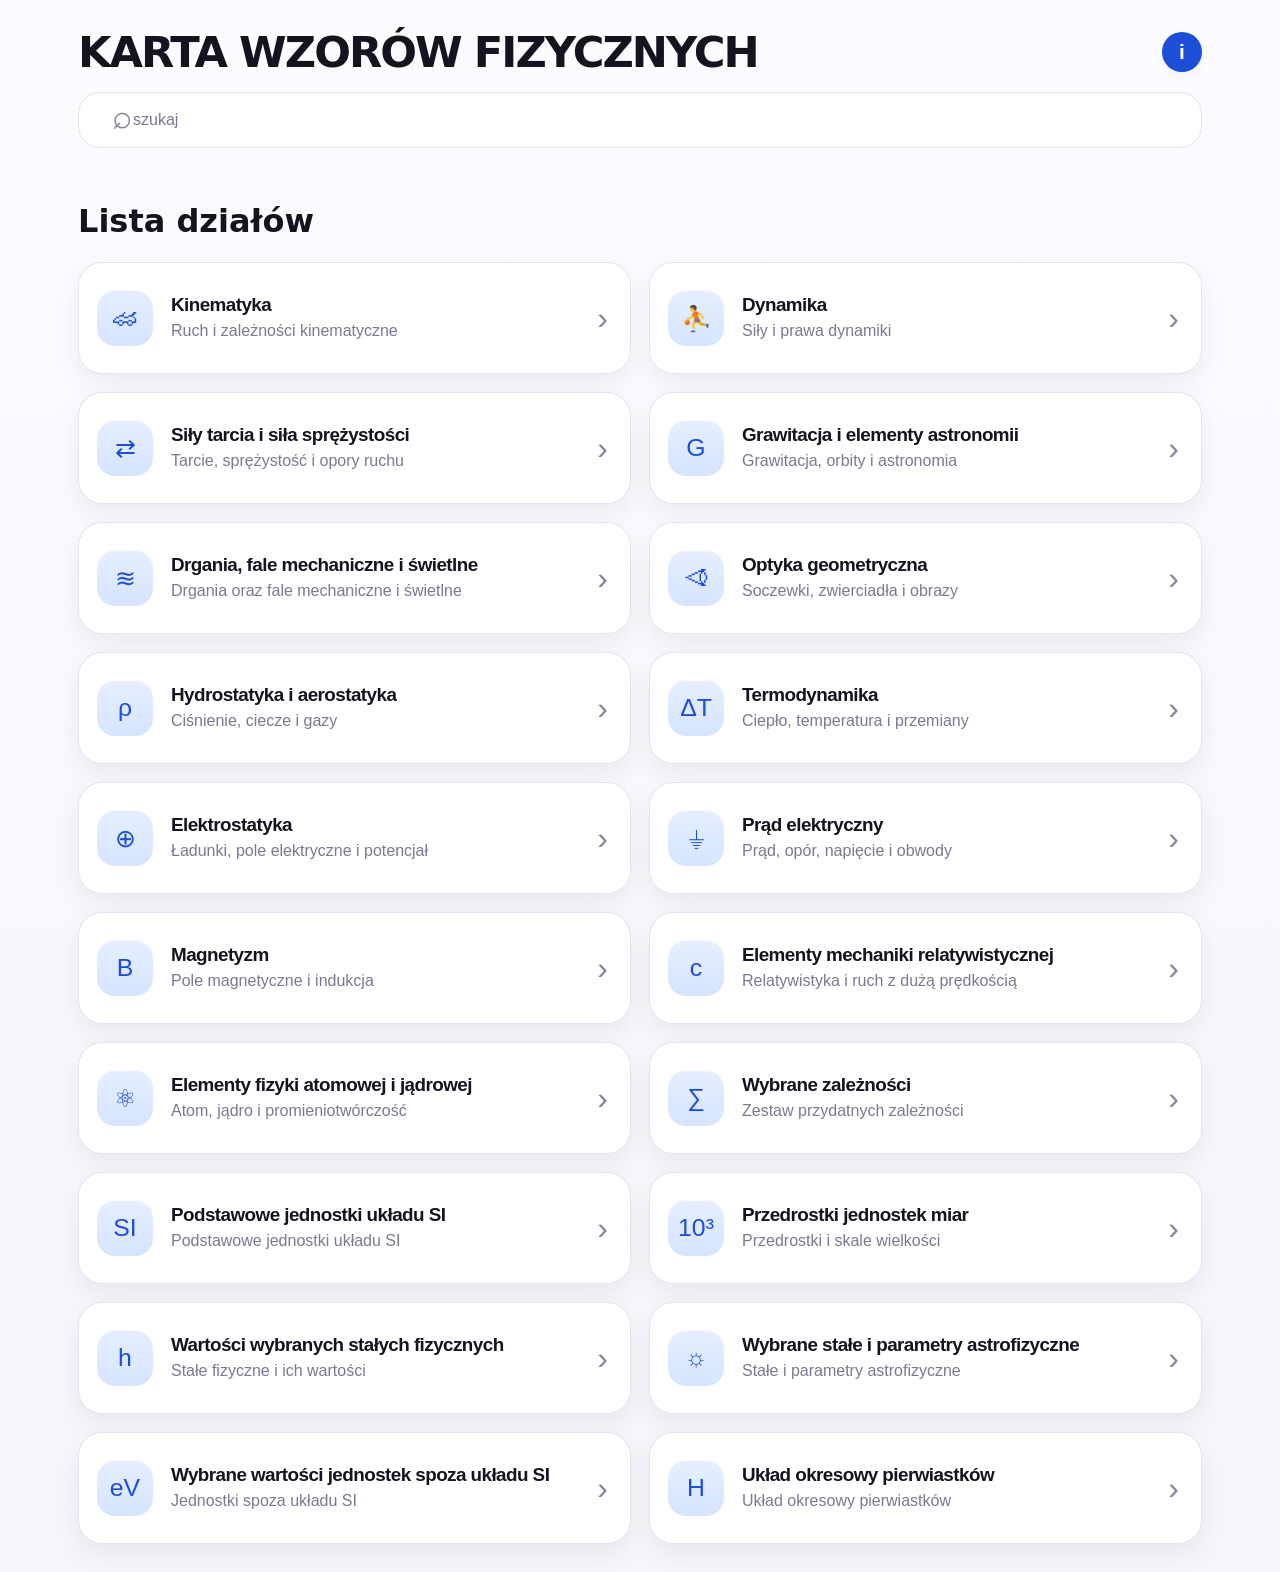
==== index.html @ d27263c4 "Add files via upload" ====
<!doctype html>
<html lang="pl">
<head>
<meta charset="utf-8">
<meta name="viewport" content="width=device-width, initial-scale=1, viewport-fit=cover">
<meta name="theme-color" content="#ffffff">
<title>KARTA WZORÓW i wielkości fizykochemicznych</title>
<link rel="manifest" href="manifest.webmanifest">
<link rel="icon" href="icons/icon-192.png">
<link rel="stylesheet" href="style.css">
</head>
<body>
<div id="splash" class="splash" aria-hidden="true">
  <div>
    <div class="splash-frame">
      <img src="splash.jpg" alt="Ekran startowy aplikacji">
    </div>
    <div class="splash-note">Ładowanie aplikacji…</div>
  </div>
</div>

<div class="app">
  <main id="startScreen" class="start-screen">
    <div class="wrap">
      <header class="start-header">
        <div class="title-row start-top-row">
          <h1 class="title">KARTA WZORÓW FIZYCZNYCH</h1>
          <button id="infoBtn" class="info-btn" type="button" aria-label="Informacje">i</button>
        </div>

        <div class="search-wrap unified">
          <div class="search-input-wrap unified">
            <input id="sectionSearch" class="search-input" type="search" inputmode="search" autocomplete="off" spellcheck="false" placeholder="szukaj">
            <button id="clearSearch" class="clear-search hidden" type="button" aria-label="Wyczyść wyszukiwanie">✕</button>
          </div>
          <div id="searchMeta" class="search-meta" aria-live="polite"></div>
        </div>
      </header>
        <h1>Lista działów</h1>
      <nav id="sectionList" class="section-list" aria-label="Lista działów"></nav>
    </div>
  </main>

  <section id="readerScreen" class="reader-screen hidden" aria-label="Czytnik działów">
    <div class="reader-top">
      <div class="reader-top-inner">
        <div class="reader-top-row">
          <button id="backBtn" class="back-btn compact" type="button" aria-label="Powrót do listy działów">
            <span class="back-arrow" aria-hidden="true">⬅</span>
            <span>Lista działów</span>
<button id="infoBtn" class="info-btn" type="button" aria-label="Informacje">i</button>
          </button>
        </div>

        <div class="reader-search-wrap">
          <div class="search-input-wrap unified">
            <input id="readerSearch" class="search-input" type="search" inputmode="search" autocomplete="off" spellcheck="false" placeholder="szukaj">
            <button id="clearReaderSearch" class="clear-search hidden" type="button" aria-label="Wyczyść wyszukiwanie w działach">✕</button>
          </div>
          <div id="readerSearchMeta" class="search-meta" aria-live="polite"></div>
        </div>
      </div>
    </div>

    <div id="readerContent" class="reader-content"></div>
  </section>
</div>

<div id="infoModal" class="modal hidden" role="dialog" aria-modal="true" aria-labelledby="license-note-title">
  <div class="modal-content">
    <button id="closeModal" class="modal-close" type="button" aria-label="Zamknij okno">✕</button>

    <section class="license-note" aria-labelledby="license-note-title">
      <h2 id="license-note-title">Informacja o opracowaniu</h2>

      <p>
        To opracowanie edukacyjne „KARTA WZORÓW i wielkości fizykochemicznych” zostało przygotowane przez
        <a href="mailto:anna@jedlinscy.com"><strong>Annę Wójcik-Jedlińską</strong></a>.
      </p>

      <p>
        Materiał jest inspirowany zakresem kart wzorów do egzaminu maturalnego publikowanych przez
        <a
          href="https://bip.cke.gov.pl/artykul/211/1658/egzamin-maturalny-w-formule-2022"
          target="_blank"
          rel="noopener noreferrer"
        >
          Centralną Komisję Egzaminacyjną (CKE)
        </a>.
      </p>

      <p>
        Układ, forma prezentacji oraz sposób dostosowania treści do urządzeń mobilnych zostały
        opracowane samodzielnie. Materiał ma charakter pomocniczy i edukacyjny.
      </p>

      <p>
        Niniejszy materiał <strong>nie stanowi oficjalnego dokumentu CKE</strong> i
        <strong>nie zastępuje</strong> oryginalnych kart wzorów publikowanych przez CKE.
      </p>

      <p>
        O ile nie wskazano inaczej, autorskie elementy tego opracowania są udostępniane na licencji
        <a
          href="https://creativecommons.org/licenses/by/4.0/deed.pl"
          target="_blank"
          rel="license noopener noreferrer"
        >
          Creative Commons Uznanie autorstwa 4.0 Międzynarodowe (CC BY 4.0)
        </a>.
      </p>

      <p>
        Licencja ta dotyczy wyłącznie elementów przygotowanych przez autora opracowania i
        <strong>nie obejmuje</strong> materiałów źródłowych CKE ani innych treści, do których prawa
        przysługują odrębnym podmiotom.
      </p>
    </section>
  </div>
</div>

<script>
const sectionMeta = {
  kinematyka: {
    title: 'Kinematyka',
    icon: '🏎',
    subtitle: 'Ruch i zależności kinematyczne',
    images: ['images/kinematyka.png'],
    keywords: ['kinematyka', 'ruch', 'prędkość', 'predkosc', 'przyspieszenie', 'tor ruchu']
  },
  dynamika: {
    title: 'Dynamika',
    icon: '⛹',
    subtitle: 'Siły i prawa dynamiki',
    images: ['images/dynamika.png'],
    keywords: ['dynamika', 'zasady dynamiki', 'newton', 'siła', 'sila', 'masa']
  },
  sily_tarcia_i_sila_sprezystosci: {
    title: 'Siły tarcia i siła sprężystości',
    icon: '⇄',
    subtitle: 'Tarcie, sprężystość i opory ruchu',
    images: ['images/sily_tarcia_i_sila_sprezystosci.png'],
    keywords: ['tarcie', 'siła tarcia', 'sila tarcia', 'sprężystość', 'sprezystosc', 'hooke']
  },
  grawitacja_i_elementy_astronomii: {
    title: 'Grawitacja i elementy astronomii',
    icon: 'G',
    subtitle: 'Grawitacja, orbity i astronomia',
    images: ['images/grawitacja_i_elementy_astronomii.png'],
    keywords: ['grawitacja', 'astronomia', 'planety', 'orbita', 'ciążenie', 'ciazenie']
  },
  drgania_fale_mechaniczne_i_swietlne: {
    title: 'Drgania, fale mechaniczne i świetlne',
    icon: '≋',
    subtitle: 'Drgania oraz fale mechaniczne i świetlne',
    images: ['images/drgania_fale_mechaniczne_i_swietlne.png'],
    keywords: ['drgania', 'fala', 'fale', 'mechaniczne', 'świetlne', 'swiatlo', 'światło']
  },
  optyka_geometryczna: {
    title: 'Optyka geometryczna',
    icon: '⏿',
    subtitle: 'Soczewki, zwierciadła i obrazy',
    images: ['images/optyka_geometryczna.png'],
    keywords: ['optyka', 'soczewka', 'lustro', 'ogniskowa', 'powiększenie', 'powiekszenie']
  },
  hydrostatyka_aerostatyka: {
    title: 'Hydrostatyka i aerostatyka',
    icon: 'ρ',
    subtitle: 'Ciśnienie, ciecze i gazy',
    images: ['images/hydrostatyka_aerostatyka.png'],
    keywords: ['hydrostatyka', 'aerostatyka', 'ciecz', 'ciśnienie', 'cisnienie', 'prawo pascala', 'archimedes']
  },
  termodynamika: {
    title: 'Termodynamika',
    icon: 'ΔT',
    subtitle: 'Ciepło, temperatura i przemiany',
    images: ['images/termodynamika.png'],
    keywords: ['termodynamika', 'ciepło', 'cieplo', 'temperatura', 'gaz', 'energia wewnętrzna']
  },
  elektrostatyka: {
    title: 'Elektrostatyka',
    icon: '⊕',
    subtitle: 'Ładunki, pole elektryczne i potencjał',
    images: ['images/elektrostatyka.png'],
    keywords: ['elektrostatyka', 'ładunek', 'ladunek', 'pole elektryczne', 'kondensator', 'prawo coulomba']
  },
  prad_elektryczny: {
    title: 'Prąd elektryczny',
    icon: '⏚',
    subtitle: 'Prąd, opór, napięcie i obwody',
    images: ['images/prad_elektryczny.png'],
    keywords: ['prąd', 'prad', 'natężenie', 'natezenie', 'opór', 'opor', 'napięcie', 'napiecie', 'ohm']
  },
  magnetyzm: {
    title: 'Magnetyzm',
    icon: 'B',
    subtitle: 'Pole magnetyczne i indukcja',
    images: ['images/magnetyzm.png'],
    keywords: ['magnetyzm', 'pole magnetyczne', 'indukcja', 'cewka', 'solenoid']
  },
  elementy_mechaniki_relatywistycznej: {
    title: 'Elementy mechaniki relatywistycznej',
    icon: 'c',
    subtitle: 'Relatywistyka i ruch z dużą prędkością',
    images: ['images/elementy_mechaniki_relatywistycznej.png'],
    keywords: ['relatywistyczna', 'relatywistyka', 'szczególna teoria względności', 'wzglednosci', 'einstein']
  },
  elementy_fizyki_atomowej_i_jadrowej: {
    title: 'Elementy fizyki atomowej i jądrowej',
    icon: '⚛',
    subtitle: 'Atom, jądro i promieniotwórczość',
    images: ['images/elementy_fizyki_atomowej_i_jadrowej.png'],
    keywords: ['atomowa', 'jądrowa', 'jadrowa', 'promieniotwórczość', 'promieniotworczosc', 'izotop', 'foton']
  },
  wybrane_zaleznosci: {
    title: 'Wybrane zależności',
    icon: '∑',
    subtitle: 'Zestaw przydatnych zależności',
    images: ['images/wybrane_zaleznosci.png'],
    keywords: ['zależności', 'zaleznosci', 'wzory', 'przekształcenia']
  },
  podstawowe_jednostki_ukladu_si: {
    title: 'Podstawowe jednostki układu SI',
    icon: 'SI',
    subtitle: 'Podstawowe jednostki układu SI',
    images: ['images/podstawowe_jednostki_ukladu_si.png'],
    keywords: ['jednostki', 'układ si', 'uklad si', 'si', 'metr', 'kilogram', 'sekunda']
  },
  przedrostki_jednostek_miar: {
    title: 'Przedrostki jednostek miar',
    icon: '10³',
    subtitle: 'Przedrostki i skale wielkości',
    images: ['images/przedrostki_jednostek_miar.png'],
    keywords: ['przedrostki', 'mikro', 'mega', 'giga', 'nano', 'mili']
  },
  wartosci_wybranych_stalych_fizycznych: {
    title: 'Wartości wybranych stałych fizycznych',
    icon: 'h',
    subtitle: 'Stałe fizyczne i ich wartości',
    images: ['images/wartosci_wybranych_stalych_fizycznych.png'],
    keywords: ['stałe fizyczne', 'stale fizyczne', 'stałe', 'stale', 'g', 'h', 'c']
  },
  wybrane_stale_i_parametry_astrofizyczne: {
    title: 'Wybrane stałe i parametry astrofizyczne',
    icon: '☼',
    subtitle: 'Stałe i parametry astrofizyczne',
    images: ['images/wybrane_stale_i_parametry_astrofizyczne.png'],
    keywords: ['astrofizyczne', 'astronomia', 'planety', 'słońce', 'slonce', 'kosmos']
  },
  wartosci_wybranych_jednostek_spoza_ukladu_si: {
    title: 'Wybrane wartości jednostek spoza układu SI',
    icon: 'eV',
    subtitle: 'Jednostki spoza układu SI',
    images: ['images/wartosci_wybranych_jednostek_spoza_ukladu_si.png'],
    keywords: ['spoza układu si', 'spoza ukladu si', 'elektronowolt', 'ev', 'rok świetlny', 'rok swietlny']
  },
  uklad_okresowy_pierwiastkow: {
    title: 'Układ okresowy pierwiastków',
    icon: 'H',
    subtitle: 'Układ okresowy pierwiastków',
    images: ['images/uklad_okresowy_pierwiastkow.png'],
    keywords: ['uklad', 'układ', 'okresowy', 'pierwiastow', 'pierwiastków', 'tablica']
  }
};

function normalizeText(value) {
  return (value || '')
    .toLowerCase()
    .normalize('NFD')
    .replace(/[\u0300-\u036f]/g, '')
    .replace(/ł/g, 'l')
    .replace(/[^a-z0-9\s]/g, ' ')
    .replace(/\s+/g, ' ')
    .trim();
}

const sections = Object.entries(sectionMeta).map(([id, meta]) => ({
  id,
  ...meta,
  searchText: normalizeText([meta.title, ...(meta.keywords || [])].join(' '))
}));

const startScreen = document.getElementById('startScreen');
const readerScreen = document.getElementById('readerScreen');
const sectionList = document.getElementById('sectionList');
const readerContent = document.getElementById('readerContent');
const backBtn = document.getElementById('backBtn');
const splash = document.getElementById('splash');
const readerTop = readerScreen.querySelector('.reader-top');

const sectionSearch = document.getElementById('sectionSearch');
const clearSearch = document.getElementById('clearSearch');
const searchMeta = document.getElementById('searchMeta');

const readerSearch = document.getElementById('readerSearch');
const clearReaderSearch = document.getElementById('clearReaderSearch');
const readerSearchMeta = document.getElementById('readerSearchMeta');

const infoBtn = document.getElementById('infoBtn');
const infoModal = document.getElementById('infoModal');
const closeModal = document.getElementById('closeModal');

let zoomModal = null;
let zoomImage = null;
let closeZoomModalBtn = null;

let lastTargetId = sections[0]?.id || '';
let readerBuilt = false;

function getFilteredSections(query) {
  const normalizedQuery = normalizeText(query);
  if (!normalizedQuery) return sections;

  const terms = normalizedQuery.split(' ').filter(Boolean);
  return sections.filter(section => terms.every(term => section.searchText.includes(term)));
}

function updateSearchMeta(query, count) {
  const normalizedQuery = normalizeText(query);
  if (!normalizedQuery) {
    searchMeta.textContent = ' ';
    return;
  }
  if (count === 0) {
    searchMeta.textContent = 'Brak wyników. Spróbuj innego hasła.';
    return;
  }
  searchMeta.textContent = count === 1 ? 'Znaleziono 1 dział.' : `Znaleziono ${count} działów.`;
}

function updateReaderSearchMeta(query, count) {
  const normalizedQuery = normalizeText(query);
  if (!normalizedQuery) {
    readerSearchMeta.textContent = '';
    return;
  }
  if (count === 0) {
    readerSearchMeta.textContent = 'Brak pasujących działów.';
    return;
  }
  readerSearchMeta.textContent = count === 1 ? 'Znaleziono 1 dział.' : `Znaleziono ${count} działy.`;
}

function renderStartList(query = '') {
  const filtered = getFilteredSections(query);

  sectionList.innerHTML = filtered.length
    ? filtered.map(section => `
        <button class="section-link" type="button" data-target="${section.id}" aria-label="Otwórz dział ${section.title}">
          <span class="section-icon" aria-hidden="true">${section.icon}</span>
          <span class="section-copy">
            <span class="section-name">${section.title}</span>
            <span class="section-subtitle">${section.subtitle}</span>
          </span>
          <span class="section-chevron" aria-hidden="true">›</span>
        </button>
      `).join('')
    : '<div class="empty-state">Brak pasujących działów.</div>';

  updateSearchMeta(query, filtered.length);
  clearSearch.classList.toggle('hidden', !normalizeText(query));
}

function buildReader() {
  if (readerBuilt) return;

  readerContent.innerHTML = sections.map(section => `
    <article class="panel" id="${section.id}" tabindex="-1" data-search="${section.searchText}">
      <h2>${section.title}</h2>
      ${section.images.map(src => `
        <div class="figure ${section.id === 'uklad_okresowy_pierwiastkow' ? 'figure--zoomable' : ''}">
          <img
            src="${src}"
            alt="${section.title}"
            loading="lazy"
            decoding="async"
            ${section.id === 'uklad_okresowy_pierwiastkow' ? 'data-zoomable="true" tabindex="0" role="button" aria-label="Powiększ układ okresowy"' : ''}
          >
        </div>
      `).join('')}
    </article>
  `).join('');

  setupZoomableImages();
  readerBuilt = true;
}

function filterReaderPanels(query = '') {
  const normalizedQuery = normalizeText(query);
  const terms = normalizedQuery ? normalizedQuery.split(' ').filter(Boolean) : [];
  const panels = readerContent.querySelectorAll('.panel');
  let visibleCount = 0;

  panels.forEach(panel => {
    const haystack = panel.dataset.search || '';
    const visible = !terms.length || terms.every(term => haystack.includes(term));
    panel.classList.toggle('hidden', !visible);
    if (visible) visibleCount += 1;
  });

  clearReaderSearch.classList.toggle('hidden', !terms.length);
  updateReaderSearchMeta(query, visibleCount);
  return visibleCount;
}

function getReaderHeaderOffset() {
  return readerTop ? readerTop.offsetHeight + 8 : 8;
}

function alignReaderToTarget(target) {
  if (!target || target.classList.contains('hidden')) return;
  const top = target.getBoundingClientRect().top + window.scrollY - getReaderHeaderOffset();
  window.scrollTo({ top: Math.max(0, top), behavior: 'auto' });
}

function waitForRelevantImages(target) {
  const allVisiblePanels = Array.from(readerContent.querySelectorAll('.panel'))
    .filter(panel => !panel.classList.contains('hidden'));

  const targetVisibleIndex = allVisiblePanels.findIndex(panel => panel.id === target.id);
  const relevantPanels = targetVisibleIndex >= 0 ? allVisiblePanels.slice(0, targetVisibleIndex + 1) : [target];

  const images = relevantPanels
    .flatMap(panel => Array.from(panel.querySelectorAll('img')))
    .filter(img => !img.complete);

  if (!images.length) return Promise.resolve();

  return Promise.race([
    Promise.all(images.map(img => new Promise(resolve => {
      img.addEventListener('load', resolve, { once: true });
      img.addEventListener('error', resolve, { once: true });
    }))),
    new Promise(resolve => setTimeout(resolve, 1200))
  ]);
}

async function openReader(targetId) {
  buildReader();

  lastTargetId = targetId || sections[0]?.id || '';
  readerSearch.value = '';
  filterReaderPanels('');

  startScreen.classList.add('hidden');
  readerScreen.classList.remove('hidden');
  window.scrollTo({ top: 0, behavior: 'auto' });

  const target = document.getElementById(lastTargetId);
  if (!target) return;

  await new Promise(resolve => requestAnimationFrame(() => requestAnimationFrame(resolve)));
  alignReaderToTarget(target);

  await waitForRelevantImages(target);
  await new Promise(resolve => requestAnimationFrame(resolve));
  alignReaderToTarget(target);
}

function closeReader() {
  readerScreen.classList.add('hidden');
  startScreen.classList.remove('hidden');

  readerSearch.value = '';
  if (readerBuilt) {
    filterReaderPanels('');
  }

  window.scrollTo({ top: 0, behavior: 'auto' });
}

infoBtn.addEventListener('click', () => {
  infoModal.classList.remove('hidden');
});

closeModal.addEventListener('click', () => {
  infoModal.classList.add('hidden');
});

infoModal.addEventListener('click', event => {
  if (event.target === infoModal) {
    infoModal.classList.add('hidden');
  }
});

function ensureZoomModal() {
  if (zoomModal) return;

  const markup = document.createElement('div');
  markup.innerHTML = `
    <div id="zoomModal" class="zoom-modal hidden" role="dialog" aria-modal="true" aria-label="Powiększony obraz">
      <div class="zoom-modal-content">
        <button id="closeZoomModal" class="zoom-modal-close" type="button" aria-label="Zamknij powiększenie">✕</button>
        <img id="zoomImage" src="" alt="">
      </div>
    </div>
  `;
  document.body.appendChild(markup.firstElementChild);

  zoomModal = document.getElementById('zoomModal');
  zoomImage = document.getElementById('zoomImage');
  closeZoomModalBtn = document.getElementById('closeZoomModal');

  closeZoomModalBtn.addEventListener('click', closeZoomModal);
  zoomModal.addEventListener('click', event => {
    if (event.target === zoomModal) {
      closeZoomModal();
    }
  });
}

function openZoomModal(sourceImage) {
  ensureZoomModal();
  zoomImage.src = sourceImage.currentSrc || sourceImage.src;
  zoomImage.alt = sourceImage.alt || 'Powiększony obraz';
  zoomModal.classList.remove('hidden');
  document.body.classList.add('modal-open');
}

function closeZoomModal() {
  if (!zoomModal) return;
  zoomModal.classList.add('hidden');
  zoomImage.src = '';
  document.body.classList.remove('modal-open');
}

function setupZoomableImages() {
  ensureZoomModal();

  readerContent.querySelectorAll('img[data-zoomable="true"]').forEach(img => {
    img.addEventListener('click', () => openZoomModal(img));
    img.addEventListener('keydown', event => {
      if (event.key === 'Enter' || event.key === ' ') {
        event.preventDefault();
        openZoomModal(img);
      }
    });
  });
}


backBtn.addEventListener('click', closeReader);

window.addEventListener('keydown', event => {
  if (event.key === 'Escape') {
    if (zoomModal && !zoomModal.classList.contains('hidden')) {
      closeZoomModal();
      return;
    }
    if (!infoModal.classList.contains('hidden')) {
      infoModal.classList.add('hidden');
      return;
    }
    if (!readerScreen.classList.contains('hidden')) {
      closeReader();
    }
  }
});

sectionList.addEventListener('click', event => {
  const btn = event.target.closest('[data-target]');
  if (!btn) return;
  openReader(btn.dataset.target);
});

sectionSearch.addEventListener('input', event => {
  renderStartList(event.target.value);
});

sectionSearch.addEventListener('search', event => {
  renderStartList(event.target.value);
});

clearSearch.addEventListener('click', () => {
  sectionSearch.value = '';
  renderStartList('');
  sectionSearch.focus();
});

readerSearch.addEventListener('input', async event => {
  const visibleCount = filterReaderPanels(event.target.value);
  if (!visibleCount) return;

  const firstVisible = readerContent.querySelector('.panel:not(.hidden)');
  if (!firstVisible) return;

  await new Promise(resolve => requestAnimationFrame(resolve));
  alignReaderToTarget(firstVisible);
});

readerSearch.addEventListener('search', async event => {
  const visibleCount = filterReaderPanels(event.target.value);
  if (!visibleCount) return;

  const firstVisible = readerContent.querySelector('.panel:not(.hidden)');
  if (!firstVisible) return;

  await new Promise(resolve => requestAnimationFrame(resolve));
  alignReaderToTarget(firstVisible);
});

clearReaderSearch.addEventListener('click', async () => {
  readerSearch.value = '';
  filterReaderPanels('');

  const currentTarget = document.getElementById(lastTargetId) || readerContent.querySelector('.panel');
  if (!currentTarget) return;

  await new Promise(resolve => requestAnimationFrame(resolve));
  alignReaderToTarget(currentTarget);
  readerSearch.focus();
});

renderStartList('');

window.addEventListener('load', () => {
  setTimeout(() => splash.classList.add('hidden'), 800);

  if ('serviceWorker' in navigator && (location.protocol === 'https:' || location.hostname === 'localhost')) {
    navigator.serviceWorker.register('./sw.js').catch(() => {});
  }
});
</script>
</body>
</html>
---- style.css ----
:root {
  --bg:#ffffff;
  --surface:#ffffff;
  --surface-2:#f6f4fb;
  --surface-3:#f2ecfb;
  --text:#17121f;
  --muted:#6f6881;
  --line:#e7e1f1;
  --accent:#1d4ed8;
  --accent-2:#1e3a8a;
  --shadow:0 10px 26px rgba(23,18,31,.06);
  --shadow-soft:0 4px 12px rgba(23,18,31,.04);
  --radius-sm:12px;
  --radius-md:18px;
  --radius-lg:22px;
  --radius-xl:24px;
}

* { box-sizing:border-box; }

html { scroll-behavior:auto; }

body {
  margin:0;
  font-family:ui-sans-serif, system-ui, -apple-system, BlinkMacSystemFont, "Segoe UI", Roboto, Arial, sans-serif;
  color:var(--text);
  background:linear-gradient(180deg,#fcfbff 0%,#f7f4fb 100%);
}

button, a { -webkit-tap-highlight-color:transparent; }

img {
  display:block;
  max-width:100%;
  height:auto;
}

.hidden { display:none !important; }

.app,
.start-screen,
.reader-screen {
  min-height:100dvh;
}

.wrap {
  width:min(100%, 820px);
  margin:0 auto;
  padding:20px 16px calc(28px + env(safe-area-inset-bottom));
}

.start-header { padding:10px 0 6px; }

.title {
  margin:0;
  font-size:clamp(1.95rem, 5vw, 2.7rem);
  line-height:1.02;
  letter-spacing:-.045em;
}

.subtitle {
  margin:10px 0 0;
  color:var(--muted);
  font-size:1rem;
  line-height:1.55;
  max-width:34rem;
}

.title-row {
  display:flex;
  align-items:center;
  gap:10px;
}

.start-top-row {
  justify-content:space-between;
}

.info-btn {
  width:clamp(30px, 6vw, 40px);
  height:clamp(30px, 6vw, 40px);
  font-size:clamp(1rem, 3vw, 1.3rem);
  margin-left:auto;
  flex:0 0 auto;
  border-radius:50%;
  border:none;
  background:#1d4ed8;
  color:#fff;
  font-weight:700;
  cursor:pointer;
  display:grid;
  place-items:center;
  box-shadow:var(--shadow-soft);
}

.info-btn:focus-visible,
.clear-search:focus-visible,
.modal-close:focus-visible {
  outline:none;
  box-shadow:0 0 0 4px rgba(29,78,216,.16);
}

.modal {
  position:fixed;
  inset:0;
  background:rgba(0,0,0,.45);
  display:grid;
  place-items:center;
  z-index:2000;
}

.modal.hidden { display:none; }

.modal-content {
  width:min(90vw, 500px);
  max-height:min(85vh, 900px);
  overflow:auto;
  background:#fff;
  border-radius:var(--radius-md);
  padding:20px;
  box-shadow:0 20px 60px rgba(0,0,0,.2);
  position:relative;
}

.modal-content h2 {
  margin-top:0;
  font-size:1.2rem;
}

.modal-content p {
  color:var(--muted);
  line-height:1.5;
}

.modal-close {
  position:absolute;
  top:10px;
  right:10px;
  border:none;
  background:transparent;
  font-size:1.2rem;
  cursor:pointer;
  border-radius:999px;
}

.license-note {
  margin:2rem 0 0;
  padding:1rem 1.25rem;
  border:1px solid #d7dce5;
  border-radius:var(--radius-sm);
  background:#f7f9fc;
  font-size:.95rem;
  line-height:1.6;
}

.license-note h2 {
  margin-top:0;
  font-size:1.1rem;
}

.license-note p:last-child { margin-bottom:0; }

.search-wrap,
.reader-search-wrap {
  margin-top:18px;
  display:grid;
  gap:8px;
}

.unified { gap:10px; }

.search-input-wrap { 
  position: relative; 
}

/* 🔍 LUPA – większa i lepiej dopasowana */
.search-input-wrap::before {
  content: "⌕";
  position: absolute;

  left: 3%;
  top: 45%;
  transform: translateY(-50%);

  font-size: calc(56px * 0.6); /* 🔥 powiększona */

  color: #8a839a;
  line-height: 1;
  pointer-events: none;
  z-index: 1;

  text-shadow: 0 1px 0 rgba(0,0,0,.08); /* 🔥 lepsza czytelność */
}

.search-input {
  width: 100%;
  min-height: 56px;

  border: 1px solid #e6e0ef;
  background: rgba(255,255,255,.96);
  color: var(--text);

  border-radius: var(--radius-lg);

  padding: 15px 46px 15px 54px; /* 🔥 dopasowane do większej lupy */

  font-size: 1rem;
  box-shadow: none;
  outline: none;

  transition: border-color .15s ease, box-shadow .15s ease, background .15s ease;
}

.search-input::placeholder { 
  color: #7c7690; 
}

.search-input:focus {
  border-color: var(--accent-2);
  box-shadow: 0 0 0 4px rgba(29,78,216,.12);
  background: #fff;
}
.clear-search {
  position:absolute;
  right:10px;
  top:50%;
  transform:translateY(-50%);
  border:none;
  background:transparent;
  color:var(--muted);
  width:32px;
  height:32px;
  border-radius:999px;
  font-size:1.1rem;
  cursor:pointer;
  display:grid;
  place-items:center;
}

.clear-search.hidden { display:none !important; }

.search-meta {
  margin:0 4px;
  color:var(--muted);
  font-size:.86rem;
  line-height:1.35;
  min-height:1.2em;
}

.section-list {
  display:grid;
  gap:14px;
  margin-top:22px;
}

.empty-state {
  border:1px dashed var(--line);
  background:rgba(255,255,255,.72);
  color:var(--muted);
  border-radius:var(--radius-md);
  padding:18px 20px;
  text-align:center;
}

.section-link {
  width:100%;
  border:1px solid rgba(231,225,241,.96);
  background:rgba(255,255,255,.94);
  color:var(--text);
  text-align:left;
  border-radius:var(--radius-xl);
  padding:16px;
  display:grid;
  grid-template-columns:60px minmax(0,1fr) auto;
  align-items:center;
  gap:14px;
  box-shadow:var(--shadow);
  cursor:pointer;
  transition:transform .08s ease, border-color .15s ease, box-shadow .15s ease;
}

.section-link:hover,
.section-link:focus-visible {
  border-color:#bfdbfe;
  box-shadow:0 14px 32px rgba(23,18,31,.08);
  outline:none;
}

.section-link:active { transform:translateY(1px); }

.section-icon {
  width:56px;
  height:56px;
  border-radius:var(--radius-md);
  display:grid;
  place-items:center;
  background:linear-gradient(180deg,#e6efff 0%, #d6e4ff 100%);
  color:#1d4ed8;
  font-weight:400;
  font-size:1.55rem;
  box-shadow:inset 0 1px 0 rgba(255,255,255,.75);
}

.section-copy {
  min-width:0;
  display:grid;
  gap:4px;
}

.section-name {
  display:block;
  font-size:clamp(1.15rem, 3.8vw, 1.45rem);
  line-height:1.15;
  font-weight:800;
  letter-spacing:-.03em;
}

.section-subtitle {
  display:block;
  color:#7d7790;
  font-size:.98rem;
  line-height:1.35;
}

.section-chevron {
  color:#8a819b;
  font-size:2rem;
  line-height:1;
  padding:0 4px;
}

.reader-top {
  position:sticky;
  top:0;
  z-index:10;
  background:rgba(252,251,255,.92);
  backdrop-filter:blur(12px);
  -webkit-backdrop-filter:blur(12px);
  padding:8px 0;
}

.reader-top-inner {
  width:min(100%, 820px);
  margin:0 auto;
  padding:calc(10px + env(safe-area-inset-top)) 16px 8px;
  display:flex;
  flex-direction:column;
  gap:10px;
  background:transparent;
}

.reader-top-row {
  display:flex;
  align-items:center;
  gap:12px;
}

.back-btn.compact {
  display:inline-flex;
  align-items:center;
  gap:10px;
  padding:6px 2px;
  border:none;
  background:transparent;
  box-shadow:none;
  font-size:clamp(1.25rem, 4vw, 1.45rem);
  font-weight:800;
  letter-spacing:-.03em;
  color:var(--text);
  cursor:pointer;
}

.back-btn.compact .back-arrow {
  color:var(--accent);
  font-size:1.8rem;
  line-height:1;
}

.back-btn.compact:focus-visible {
  outline:none;
  color:#000;
}

.reader-content {
  width:min(100%, 820px);
  margin:0 auto;
  padding:14px 12px 32px;
}

.panel {
  background:rgba(255,255,255,.96);
  border:1px solid var(--line);
  border-radius: var(--radius-lg);
  padding:16px;
  box-shadow:var(--shadow);
  margin-bottom:18px;
  scroll-margin-top:90px;
}

.panel h2 {
  margin: -16px -16px 10px;
  padding: 14px 16px;

  background: linear-gradient(180deg, #1d4ed8 0%, #1e3a8a 100%);
  color: #fff;

  text-align: center;
  font-size: clamp(1.2rem, 4vw, 1.6rem);
  font-weight: 700;
  letter-spacing: 0.05em;

  border-bottom: 2px solid rgba(0,0,0,.15);

  /* opcjonalnie zaokrąglenie zgodne z kartą */
  border-top-left-radius: var(--radius-md);
border-top-right-radius: var(--radius-md);
}

.figure {
  width:min(100%, 760px);
  margin:10px auto 0;
  background:#fff;
  border:1px solid #eee8f8;
  border-radius:var(--radius-md);
  padding:10px;
  overflow:hidden;
}

.figure img {
  width:100%;
  height:auto;
  object-fit:contain;
  border-radius:var(--radius-sm);
}

.figure--zoomable img {
  cursor:zoom-in;
}

.splash {
  position:fixed;
  inset:0;
  z-index:1000;
  display:grid;
  place-items:center;
  background:radial-gradient(circle at top,#f5edff 0%, #ffffff 46%, #f6f4fb 100%);
  opacity:1;
  visibility:visible;
  transition:opacity .7s ease, visibility .7s ease;
}

.splash.hidden {
  opacity:0;
  visibility:hidden;
  pointer-events:none;
}

.splash-frame {
  width:min(86vw, 420px);
  aspect-ratio:3/5;
  background:#fff;
  border:1px solid var(--line);
  border-radius:28px;
  padding:14px;
  box-shadow:0 22px 60px rgba(83,49,141,.16);
  display:flex;
  align-items:center;
  justify-content:center;
}

.splash-frame img {
  width:100%;
  height:100%;
  object-fit:contain;
  border-radius:var(--radius-md);
  background:#fff;
}

.splash-note {
  margin-top:14px;
  text-align:center;
  color:var(--muted);
  font-size:.94rem;
}

@media (max-width: 640px) {
  .wrap,
  .reader-top-inner,
  .reader-content {
    padding-left:14px;
    padding-right:14px;
  }

  .section-link {
    grid-template-columns:56px minmax(0,1fr) auto;
    gap:12px;
    padding:14px;
  }



  .section-subtitle { font-size:.94rem; }

  .reader-content { padding-top:12px; }
}

@media (min-width: 760px) {
  .wrap,
  .reader-top-inner {
    padding-left:22px;
    padding-right:22px;
  }

  .reader-content {
    padding-left:18px;
    padding-right:18px;
  }

  .panel { padding:18px; }
}


body.modal-open {
  overflow:hidden;
}

.zoom-modal {
  position:fixed;
  inset:0;
  z-index:3000;
  display:grid;
  place-items:center;
  background:rgba(10, 8, 20, .82);
  padding:20px;
}

.zoom-modal.hidden {
  display:none;
}

.zoom-modal-content {
  position:relative;
  width:min(96vw, 1400px);
  max-height:92vh;
  display:flex;
  align-items:center;
  justify-content:center;
}

.zoom-modal-content img {
  max-width:100%;
  max-height:92vh;
  width:auto;
  height:auto;
  object-fit:contain;
  border-radius:var(--radius-md);
  background:#fff;
  box-shadow:0 20px 60px rgba(0,0,0,.28);
}

.zoom-modal-close {
  position:absolute;
  top:10px;
  right:10px;
  width:38px;
  height:38px;
  border:none;
  border-radius:999px;
  background:rgba(255,255,255,.96);
  color:var(--text);
  font-size:1.25rem;
  cursor:pointer;
  display:grid;
  place-items:center;
  box-shadow:var(--shadow-soft);
}

.zoom-modal-close:focus-visible {
  outline:none;
  box-shadow:0 0 0 4px rgba(29,78,216,.18);
}

/* ================= DESKTOP TUNING ================= */
@media (min-width: 900px) {
  .wrap {
    width:min(100%, 1120px);
    padding-left:28px;
    padding-right:28px;
  }

  .reader-top {
    display:flex;
    justify-content:center;
    padding:10px 0;
  }

  .reader-top-inner {
    width:auto;
    max-width:100%;
    min-width:min(100%, 960px);
    padding-left:24px;
    padding-right:24px;
  }

  .reader-content {
    width:min(100%, 960px);
    padding:18px 24px 32px;
    display:flex;
    flex-direction:column;
    align-items:center;
  }

  .section-list {
    grid-template-columns:repeat(2, minmax(0, 1fr));
    gap:16px;
    align-items:stretch;
  }

  .section-link {
    min-height:112px;
    padding:18px;
  }

  .section-name {
    font-size:clamp(1.18rem, 1.2vw, 1.4rem);
  }

  .section-subtitle {
    font-size:1rem;
  }

  .panel {
    width:auto;
    max-width:100%;
    display:inline-block;
    padding:18px;
    margin-bottom:22px;
  }

  .panel h2 {
    margin:-18px -18px 12px;
    padding:14px 18px;
  }

  .figure {
    display:flex;
    justify-content:center;
  }

  .figure img {
    width:auto;
    max-width:100%;
    height:auto;
  }
}

@media (min-width: 1280px) {
  .wrap {
    width:min(100%, 1180px);
  }

  .section-list {
    gap:18px;
  }
}
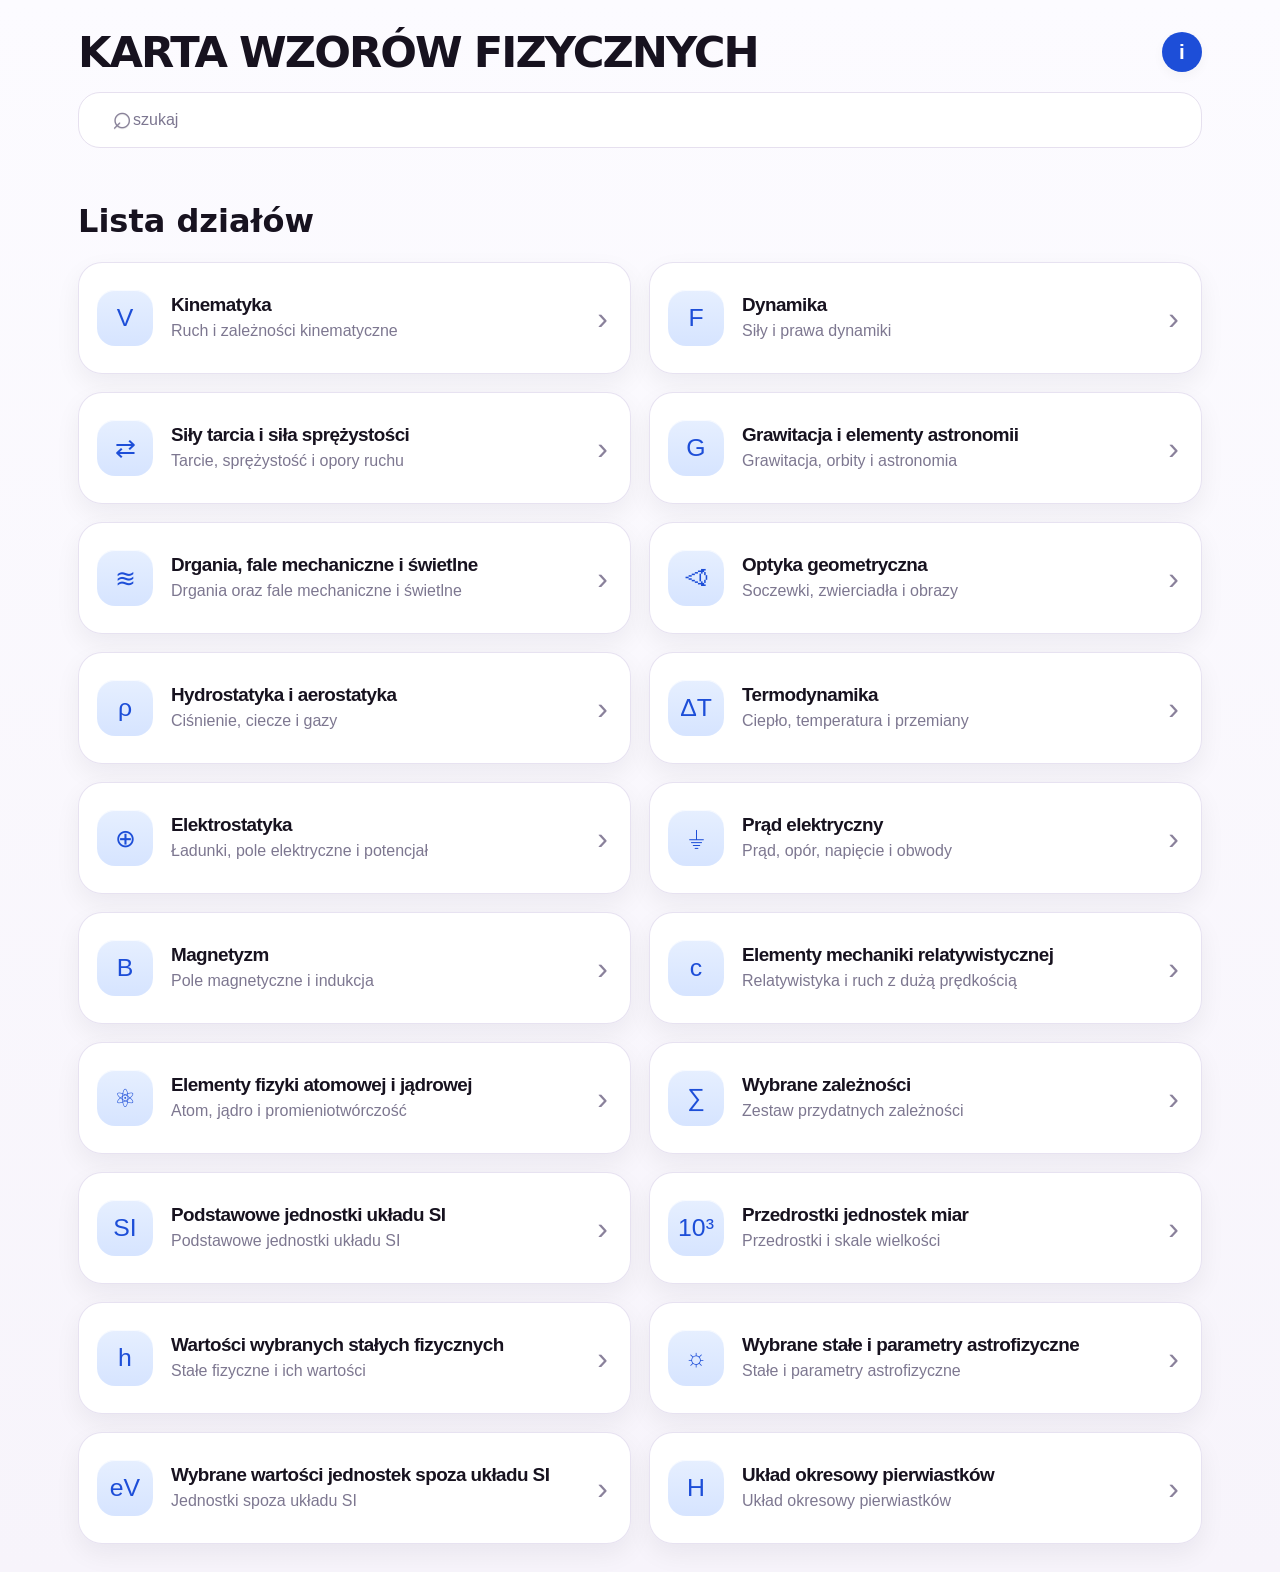
==== commit 11f019d5: "Change icons for kinematyka and dynamika sections" ====
--- a/index.html
+++ b/index.html
@@ -123,14 +123,14 @@
 const sectionMeta = {
   kinematyka: {
     title: 'Kinematyka',
-    icon: '🏎',
+    icon: 'V',
     subtitle: 'Ruch i zależności kinematyczne',
     images: ['images/kinematyka.png'],
     keywords: ['kinematyka', 'ruch', 'prędkość', 'predkosc', 'przyspieszenie', 'tor ruchu']
   },
   dynamika: {
     title: 'Dynamika',
-    icon: '⛹',
+    icon: 'F',
     subtitle: 'Siły i prawa dynamiki',
     images: ['images/dynamika.png'],
     keywords: ['dynamika', 'zasady dynamiki', 'newton', 'siła', 'sila', 'masa']
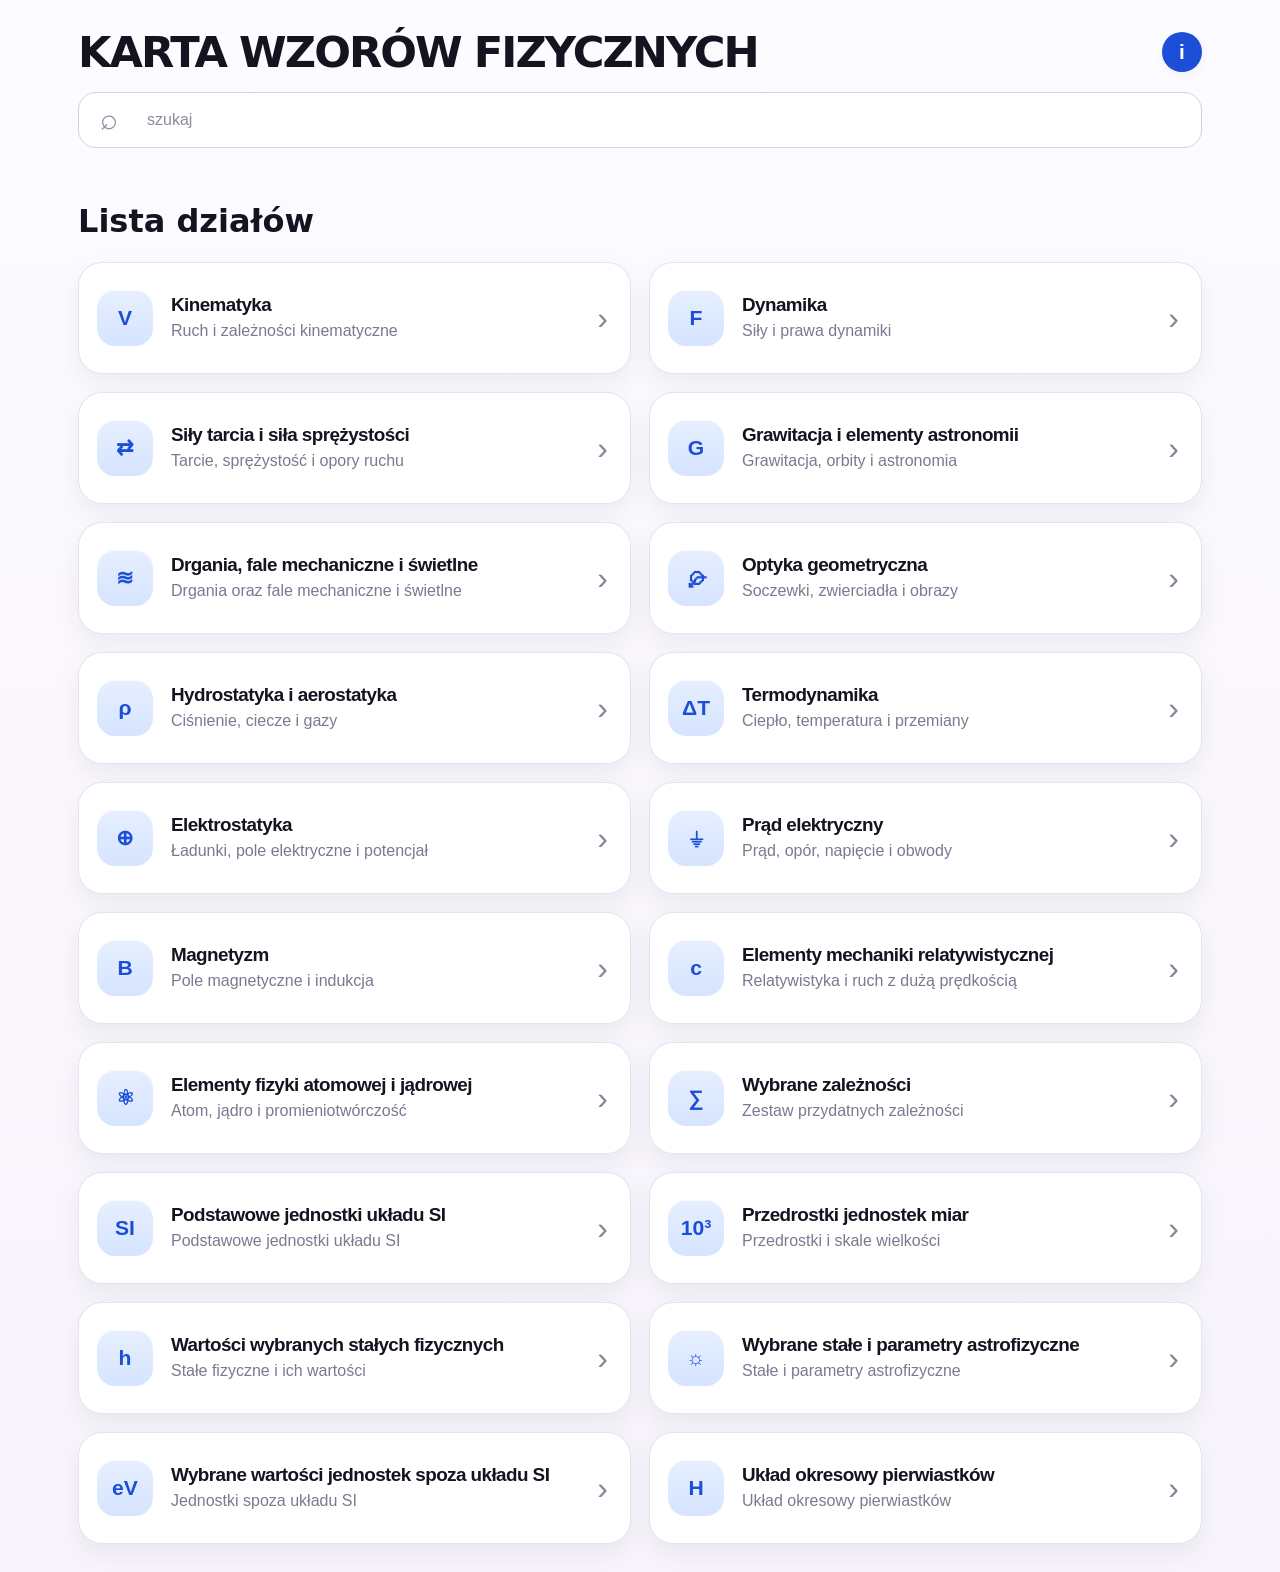
==== commit 3afa1773: "Add install button to index.html" ====
--- a/index.html
+++ b/index.html
@@ -1,13 +1,27 @@
 <!doctype html>
 <html lang="pl">
 <head>
+<head>
 <meta charset="utf-8">
 <meta name="viewport" content="width=device-width, initial-scale=1, viewport-fit=cover">
+
+<title>KARTA WZORÓW i wielkości fizykochemicznych</title>
+
+<meta name="description" content="Mobilna karta wzorów z fizyki — opracowanie edukacyjne do nauki i powtórek, dostępne także jako aplikacja PWA.">
+
 <meta name="theme-color" content="#ffffff">
-<title>KARTA WZORÓW i wielkości fizykochemicznych</title>
+
 <link rel="manifest" href="manifest.webmanifest">
 <link rel="icon" href="icons/icon-192.png">
+<link rel="apple-touch-icon" href="icons/icon-192.png">
 <link rel="stylesheet" href="style.css">
+
+<!--
+  Fizyka — karta wzorów
+  © Anna Wójcik-Jedlińska
+  CC BY 4.0
+  https://creativecommons.org/licenses/by/4.0/
+-->
 </head>
 <body>
 <div id="splash" class="splash" aria-hidden="true">
@@ -25,6 +39,9 @@
       <header class="start-header">
         <div class="title-row start-top-row">
           <h1 class="title">KARTA WZORÓW FIZYCZNYCH</h1>
+          <button id="installBtn" class="install-btn hidden" title="Zainstaluj aplikację">
+  Zainstaluj ⬇
+          </button>
           <button id="infoBtn" class="info-btn" type="button" aria-label="Informacje">i</button>
         </div>
 
@@ -36,7 +53,8 @@
           <div id="searchMeta" class="search-meta" aria-live="polite"></div>
         </div>
       </header>
-        <h1>Lista działów</h1>
+
+      <h1>Lista działów</h1>
       <nav id="sectionList" class="section-list" aria-label="Lista działów"></nav>
     </div>
   </main>
@@ -46,13 +64,20 @@
       <div class="reader-top-inner">
         <div class="reader-top-row">
           <button id="backBtn" class="back-btn compact" type="button" aria-label="Powrót do listy działów">
-            <span class="back-arrow" aria-hidden="true">⬅</span>
+            <span class="back-arrow"><span class="ui-icon-glyph">☰</span></span>
             <span>Lista działów</span>
-<button id="infoBtn" class="info-btn" type="button" aria-label="Informacje">i</button>
           </button>
+
+          <div class="reader-top-actions">
+            
+           <button id="toggleSearch" class="search-toggle">
+  <span class="icon-search">⌕</span>
+  <span class="icon-close">✕</span>
+           </button>
+          </div>
         </div>
 
-        <div class="reader-search-wrap">
+        <div class="reader-search-wrap hidden" id="readerSearchWrap">
           <div class="search-input-wrap unified">
             <input id="readerSearch" class="search-input" type="search" inputmode="search" autocomplete="off" spellcheck="false" placeholder="szukaj">
             <button id="clearReaderSearch" class="clear-search hidden" type="button" aria-label="Wyczyść wyszukiwanie w działach">✕</button>
@@ -158,7 +183,7 @@
   },
   optyka_geometryczna: {
     title: 'Optyka geometryczna',
-    icon: '⏿',
+    icon: '⌮',
     subtitle: 'Soczewki, zwierciadła i obrazy',
     images: ['images/optyka_geometryczna.png'],
     keywords: ['optyka', 'soczewka', 'lustro', 'ogniskowa', 'powiększenie', 'powiekszenie']
@@ -292,11 +317,17 @@
 const clearSearch = document.getElementById('clearSearch');
 const searchMeta = document.getElementById('searchMeta');
 
+const toggleSearch = document.getElementById('toggleSearch');
+const readerSearchWrap = document.getElementById('readerSearchWrap');
 const readerSearch = document.getElementById('readerSearch');
 const clearReaderSearch = document.getElementById('clearReaderSearch');
 const readerSearchMeta = document.getElementById('readerSearchMeta');
 
-const infoBtn = document.getElementById('infoBtn');
+const infoButtons = [
+  document.getElementById('infoBtn'),
+  document.getElementById('infoBtnReader')
+].filter(Boolean);
+
 const infoModal = document.getElementById('infoModal');
 const closeModal = document.getElementById('closeModal');
 
@@ -347,7 +378,7 @@
   sectionList.innerHTML = filtered.length
     ? filtered.map(section => `
         <button class="section-link" type="button" data-target="${section.id}" aria-label="Otwórz dział ${section.title}">
-          <span class="section-icon" aria-hidden="true">${section.icon}</span>
+          <span class="section-icon" aria-hidden="true"><span class="ui-icon-glyph">${section.icon}</span></span>
           <span class="section-copy">
             <span class="section-name">${section.title}</span>
             <span class="section-subtitle">${section.subtitle}</span>
@@ -368,13 +399,16 @@
     <article class="panel" id="${section.id}" tabindex="-1" data-search="${section.searchText}">
       <h2>${section.title}</h2>
       ${section.images.map(src => `
-        <div class="figure ${section.id === 'uklad_okresowy_pierwiastkow' ? 'figure--zoomable' : ''}">
+        <div class="figure figure--zoomable">
           <img
             src="${src}"
             alt="${section.title}"
             loading="lazy"
             decoding="async"
-            ${section.id === 'uklad_okresowy_pierwiastkow' ? 'data-zoomable="true" tabindex="0" role="button" aria-label="Powiększ układ okresowy"' : ''}
+            data-zoomable="true"
+            tabindex="0"
+            role="button"
+            aria-label="Powiększ obraz: ${section.title}"
           >
         </div>
       `).join('')}
@@ -435,12 +469,40 @@
   ]);
 }
 
+function setReaderSearchState(isOpen, { focus = false, reset = false } = {}) {
+  readerSearchWrap.classList.toggle('hidden', !isOpen);
+  toggleSearch.classList.toggle('active', isOpen);
+  toggleSearch.setAttribute('aria-expanded', String(isOpen));
+  toggleSearch.setAttribute('aria-label', isOpen ? 'Ukryj wyszukiwanie' : 'Pokaż wyszukiwanie');
+
+  if (reset) {
+    readerSearch.value = '';
+    filterReaderPanels('');
+  }
+
+  if (isOpen && focus) {
+    requestAnimationFrame(() => readerSearch.focus());
+  }
+}
+
+function openReaderSearch(options = {}) {
+  setReaderSearchState(true, options);
+}
+
+function closeReaderSearch(options = {}) {
+  setReaderSearchState(false, options);
+}
+
+function toggleReaderSearch() {
+  const isOpen = !readerSearchWrap.classList.contains('hidden');
+  setReaderSearchState(!isOpen, { focus: !isOpen });
+}
+
 async function openReader(targetId) {
   buildReader();
 
   lastTargetId = targetId || sections[0]?.id || '';
-  readerSearch.value = '';
-  filterReaderPanels('');
+  setReaderSearchState(false, { reset: true });
 
   startScreen.classList.add('hidden');
   readerScreen.classList.remove('hidden');
@@ -461,16 +523,19 @@
   readerScreen.classList.add('hidden');
   startScreen.classList.remove('hidden');
 
-  readerSearch.value = '';
   if (readerBuilt) {
-    filterReaderPanels('');
+    setReaderSearchState(false, { reset: true });
+  } else {
+    setReaderSearchState(false);
   }
 
   window.scrollTo({ top: 0, behavior: 'auto' });
 }
 
-infoBtn.addEventListener('click', () => {
-  infoModal.classList.remove('hidden');
+infoButtons.forEach(button => {
+  button.addEventListener('click', () => {
+    infoModal.classList.remove('hidden');
+  });
 });
 
 closeModal.addEventListener('click', () => {
@@ -521,6 +586,7 @@
   if (!zoomModal) return;
   zoomModal.classList.add('hidden');
   zoomImage.src = '';
+  zoomImage.alt = '';
   document.body.classList.remove('modal-open');
 }
 
@@ -528,6 +594,8 @@
   ensureZoomModal();
 
   readerContent.querySelectorAll('img[data-zoomable="true"]').forEach(img => {
+    if (img.dataset.zoomBound === 'true') return;
+
     img.addEventListener('click', () => openZoomModal(img));
     img.addEventListener('keydown', event => {
       if (event.key === 'Enter' || event.key === ' ') {
@@ -535,11 +603,15 @@
         openZoomModal(img);
       }
     });
+
+    img.dataset.zoomBound = 'true';
   });
 }
 
+setReaderSearchState(false);
 
 backBtn.addEventListener('click', closeReader);
+toggleSearch.addEventListener('click', toggleReaderSearch);
 
 window.addEventListener('keydown', event => {
   if (event.key === 'Escape') {
@@ -551,6 +623,10 @@
       infoModal.classList.add('hidden');
       return;
     }
+    if (!readerSearchWrap.classList.contains('hidden')) {
+      closeReaderSearch();
+      return;
+    }
     if (!readerScreen.classList.contains('hidden')) {
       closeReader();
     }
--- a/style.css
+++ b/style.css
@@ -95,7 +95,8 @@
 
 .info-btn:focus-visible,
 .clear-search:focus-visible,
-.modal-close:focus-visible {
+.modal-close:focus-visible,
+.search-toggle:focus-visible {
   outline:none;
   box-shadow:0 0 0 4px rgba(29,78,216,.16);
 }
@@ -162,63 +163,61 @@
 
 .search-wrap,
 .reader-search-wrap {
+  display:grid;
+  gap:8px;
+}
+
+.search-wrap {
   margin-top:18px;
-  display:grid;
-  gap:8px;
 }
 
 .unified { gap:10px; }
-
-.search-input-wrap { 
-  position: relative; 
-}
-
-/* 🔍 LUPA – większa i lepiej dopasowana */
+.search-input-wrap {
+  position: relative;
+}
+
 .search-input-wrap::before {
   content: "⌕";
   position: absolute;
-
-  left: 3%;
-  top: 45%;
-  transform: translateY(-50%);
-
-  font-size: calc(56px * 0.6); /* 🔥 powiększona */
-
-  color: #8a839a;
+  left: 22px;
+  top: 50%;
+  transform: translateY(-52%);
+  font-size: 1.9rem;
+  color: #8f88a0;
   line-height: 1;
   pointer-events: none;
   z-index: 1;
-
-  text-shadow: 0 1px 0 rgba(0,0,0,.08); /* 🔥 lepsza czytelność */
+  text-shadow: none;
 }
 
 .search-input {
   width: 100%;
   min-height: 56px;
-
-  border: 1px solid #e6e0ef;
   background: rgba(255,255,255,.96);
   color: var(--text);
-
-  border-radius: var(--radius-lg);
-
-  padding: 15px 46px 15px 54px; /* 🔥 dopasowane do większej lupy */
-
+  border-radius: var(--radius-md);
+  border:1px solid #d1d5db;
+  padding: 15px 46px 15px 68px;
   font-size: 1rem;
   box-shadow: none;
   outline: none;
-
-  transition: border-color .15s ease, box-shadow .15s ease, background .15s ease;
-}
-
-.search-input::placeholder { 
-  color: #7c7690; 
+  transition: border-color .15s ease, background .15s ease;
+}
+
+.search-input::placeholder {
+  color: #8f88a0;
 }
 
 .search-input:focus {
-  border-color: var(--accent-2);
-  box-shadow: 0 0 0 4px rgba(29,78,216,.12);
+  border-color: var(--accent);
+  box-shadow: none;
   background: #fff;
+}
+ 
+
+
+.clear-search:hover {
+  opacity: 1;
 }
 .clear-search {
   position:absolute;
@@ -227,6 +226,7 @@
   transform:translateY(-50%);
   border:none;
   background:transparent;
+  opacity: 0.7;
   color:var(--muted);
   width:32px;
   height:32px;
@@ -236,7 +236,6 @@
   display:grid;
   place-items:center;
 }
-
 .clear-search.hidden { display:none !important; }
 
 .search-meta {
@@ -282,6 +281,7 @@
 .section-link:hover,
 .section-link:focus-visible {
   border-color:#bfdbfe;
+  transform:translateY(-1px);
   box-shadow:0 14px 32px rgba(23,18,31,.08);
   outline:none;
 }
@@ -296,9 +296,18 @@
   place-items:center;
   background:linear-gradient(180deg,#e6efff 0%, #d6e4ff 100%);
   color:#1d4ed8;
-  font-weight:400;
-  font-size:1.55rem;
   box-shadow:inset 0 1px 0 rgba(255,255,255,.75);
+  overflow:hidden;
+}
+
+.ui-icon-glyph {
+  display:inline-flex;
+  align-items:center;
+  justify-content:center;
+  line-height:1;
+  font-weight:700;
+  font-size:1.32rem;
+  transform:translateY(0);
 }
 
 .section-copy {
@@ -353,6 +362,13 @@
   display:flex;
   align-items:center;
   gap:12px;
+}
+
+.reader-top-actions {
+  display:flex;
+  align-items:center;
+  gap:8px;
+  margin-left:auto;
 }
 
 .back-btn.compact {
@@ -371,14 +387,86 @@
 }
 
 .back-btn.compact .back-arrow {
+  display:inline-flex;
+  align-items:center;
+  justify-content:center;
   color:var(--accent);
-  font-size:1.8rem;
+  font-size:1.6em;
   line-height:1;
 }
 
 .back-btn.compact:focus-visible {
   outline:none;
   color:#000;
+}
+
+.search-toggle {
+  position:relative;
+  width:36px;
+  height:36px;
+  border:none;
+  border-radius:999px;
+  background:transparent;
+  color:var(--accent);
+  font-size:1.25rem;
+  cursor:pointer;
+  display:grid;
+  place-items:center;
+  flex:0 0 auto;
+  overflow:hidden;
+}
+
+.search-toggle span {
+  position:absolute;
+  inset:0;
+  display:grid;
+  place-items:center;
+  line-height:1;
+  transition:opacity .18s ease, transform .18s ease;
+}
+
+.search-toggle .icon-search {
+  opacity:1;
+  transform:scale(1);
+}
+
+.search-toggle .icon-close {
+  opacity:0;
+  transform:scale(0.86);
+}
+
+.search-toggle.active .icon-search {
+  opacity:0;
+  transform:scale(0.86);
+}
+
+.search-toggle.active .icon-close {
+  opacity:1;
+  transform:scale(1);
+}
+
+.search-toggle:active {
+  transform:scale(0.96);
+}
+
+.info-btn--reader {
+  margin-left:0;
+}
+
+.reader-search-wrap {
+  margin-top:0;
+  max-height:160px;
+  opacity:1;
+  overflow:hidden;
+  transform:translateY(0);
+  transition:max-height .24s ease, opacity .2s ease, transform .2s ease;
+}
+
+.reader-search-wrap.hidden {
+  max-height:0;
+  opacity:0;
+  transform:translateY(-6px);
+  pointer-events:none;
 }
 
 .reader-content {
@@ -390,39 +478,32 @@
 .panel {
   background:rgba(255,255,255,.96);
   border:1px solid var(--line);
-  border-radius: var(--radius-lg);
-  padding:16px;
+  border-radius:var(--radius-lg);
+  padding:18px;
   box-shadow:var(--shadow);
   margin-bottom:18px;
   scroll-margin-top:90px;
 }
 
 .panel h2 {
-  margin: -16px -16px 10px;
-  padding: 14px 16px;
-
-  background: linear-gradient(180deg, #1d4ed8 0%, #1e3a8a 100%);
-  color: #fff;
-
-  text-align: center;
-  font-size: clamp(1.2rem, 4vw, 1.6rem);
-  font-weight: 700;
-  letter-spacing: 0.05em;
-
-  border-bottom: 2px solid rgba(0,0,0,.15);
-
-  /* opcjonalnie zaokrąglenie zgodne z kartą */
-  border-top-left-radius: var(--radius-md);
-border-top-right-radius: var(--radius-md);
+  margin:-16px -16px 10px;
+  padding:12px 16px;
+  color:#fff;
+  background: linear-gradient(180deg, #2563eb 0%, #1d4ed8 100%);
+  text-align:center;
+  font-size:clamp(1.2rem, 4vw, 1.6rem);
+  font-weight:700;
+  letter-spacing:0.05em;
+  border-bottom:1px solid rgba(0,0,0,.12);
+  border-top-left-radius:var(--radius-md);
+  border-top-right-radius:var(--radius-md);
 }
 
 .figure {
   width:min(100%, 760px);
   margin:10px auto 0;
   background:#fff;
-  border:1px solid #eee8f8;
-  border-radius:var(--radius-md);
-  padding:10px;
+  border:none;
   overflow:hidden;
 }
 
@@ -431,6 +512,7 @@
   height:auto;
   object-fit:contain;
   border-radius:var(--radius-sm);
+  cursor:zoom-in;
 }
 
 .figure--zoomable img {
@@ -482,6 +564,9 @@
   color:var(--muted);
   font-size:.94rem;
 }
+.menu-icon {
+  color: var(--accent);
+}
 
 @media (max-width: 640px) {
   .wrap,
@@ -497,8 +582,6 @@
     padding:14px;
   }
 
-
-
   .section-subtitle { font-size:.94rem; }
 
   .reader-content { padding-top:12px; }
@@ -519,7 +602,6 @@
   .panel { padding:18px; }
 }
 
-
 body.modal-open {
   overflow:hidden;
 }
@@ -528,10 +610,11 @@
   position:fixed;
   inset:0;
   z-index:3000;
-  display:grid;
-  place-items:center;
-  background:rgba(10, 8, 20, .82);
-  padding:20px;
+  display:flex;
+  align-items:center;
+  justify-content:center;
+  background:rgba(10, 8, 20, .92);
+  padding:0;
 }
 
 .zoom-modal.hidden {
@@ -540,39 +623,46 @@
 
 .zoom-modal-content {
   position:relative;
-  width:min(96vw, 1400px);
-  max-height:92vh;
+  width:100vw;
+  height:100dvh;
   display:flex;
   align-items:center;
   justify-content:center;
+  overflow:auto;
+  -webkit-overflow-scrolling:touch;
 }
 
 .zoom-modal-content img {
-  max-width:100%;
-  max-height:92vh;
+  display:block;
   width:auto;
+  max-width:100vw;
   height:auto;
+  max-height:100dvh;
   object-fit:contain;
-  border-radius:var(--radius-md);
-  background:#fff;
-  box-shadow:0 20px 60px rgba(0,0,0,.28);
+  user-select:none;
+  -webkit-user-drag:none;
+  background:transparent;
+  border-radius:0;
+  box-shadow:none;
 }
 
 .zoom-modal-close {
-  position:absolute;
-  top:10px;
-  right:10px;
-  width:38px;
-  height:38px;
+  position:fixed;
+  top:14px;
+  right:14px;
+  width:44px;
+  height:44px;
   border:none;
   border-radius:999px;
   background:rgba(255,255,255,.96);
   color:var(--text);
-  font-size:1.25rem;
+  font-size:1.8rem;
+  line-height:1;
   cursor:pointer;
   display:grid;
   place-items:center;
   box-shadow:var(--shadow-soft);
+  z-index:3001;
 }
 
 .zoom-modal-close:focus-visible {
@@ -580,6 +670,45 @@
   box-shadow:0 0 0 4px rgba(29,78,216,.18);
 }
 
+/* ================= HEADER TYPOGRAPHY FIX ================= */
+
+/* tekst "Lista działów" */
+.back-btn.compact {
+  font-size: clamp(1.5rem, 4vw, 2rem); /* 🔥 jak .title */
+  line-height: 1.02;
+}
+
+/* strzałka dopasowana do tekstu */
+.back-btn.compact .back-arrow {
+  font-size: 1em; /* 🔥 nie większa niż tekst */
+}
+
+/* 🔍 dopasowana do wysokości tekstu */
+.search-toggle {
+  width: clamp(38px, 6vw, 48px);
+  height: clamp(38px, 6vw, 48px);
+
+  font-size: clamp(1.4rem, 3.5vw, 1.8rem);
+}
+
+/* ikonka w środku */
+.search-toggle .ui-icon-glyph {
+  font-size: 1em;
+}
+
+/* Chrome, Safari, Edge */
+input[type="search"]::-webkit-search-cancel-button {
+  -webkit-appearance: none;
+  appearance: none;
+  display: none;
+}
+
+/* Dodatkowe elementy WebKit (dla bezpieczeństwa) */
+input[type="search"]::-webkit-search-decoration,
+input[type="search"]::-webkit-search-results-button,
+input[type="search"]::-webkit-search-results-decoration {
+  display: none;
+}
 /* ================= DESKTOP TUNING ================= */
 @media (min-width: 900px) {
   .wrap {
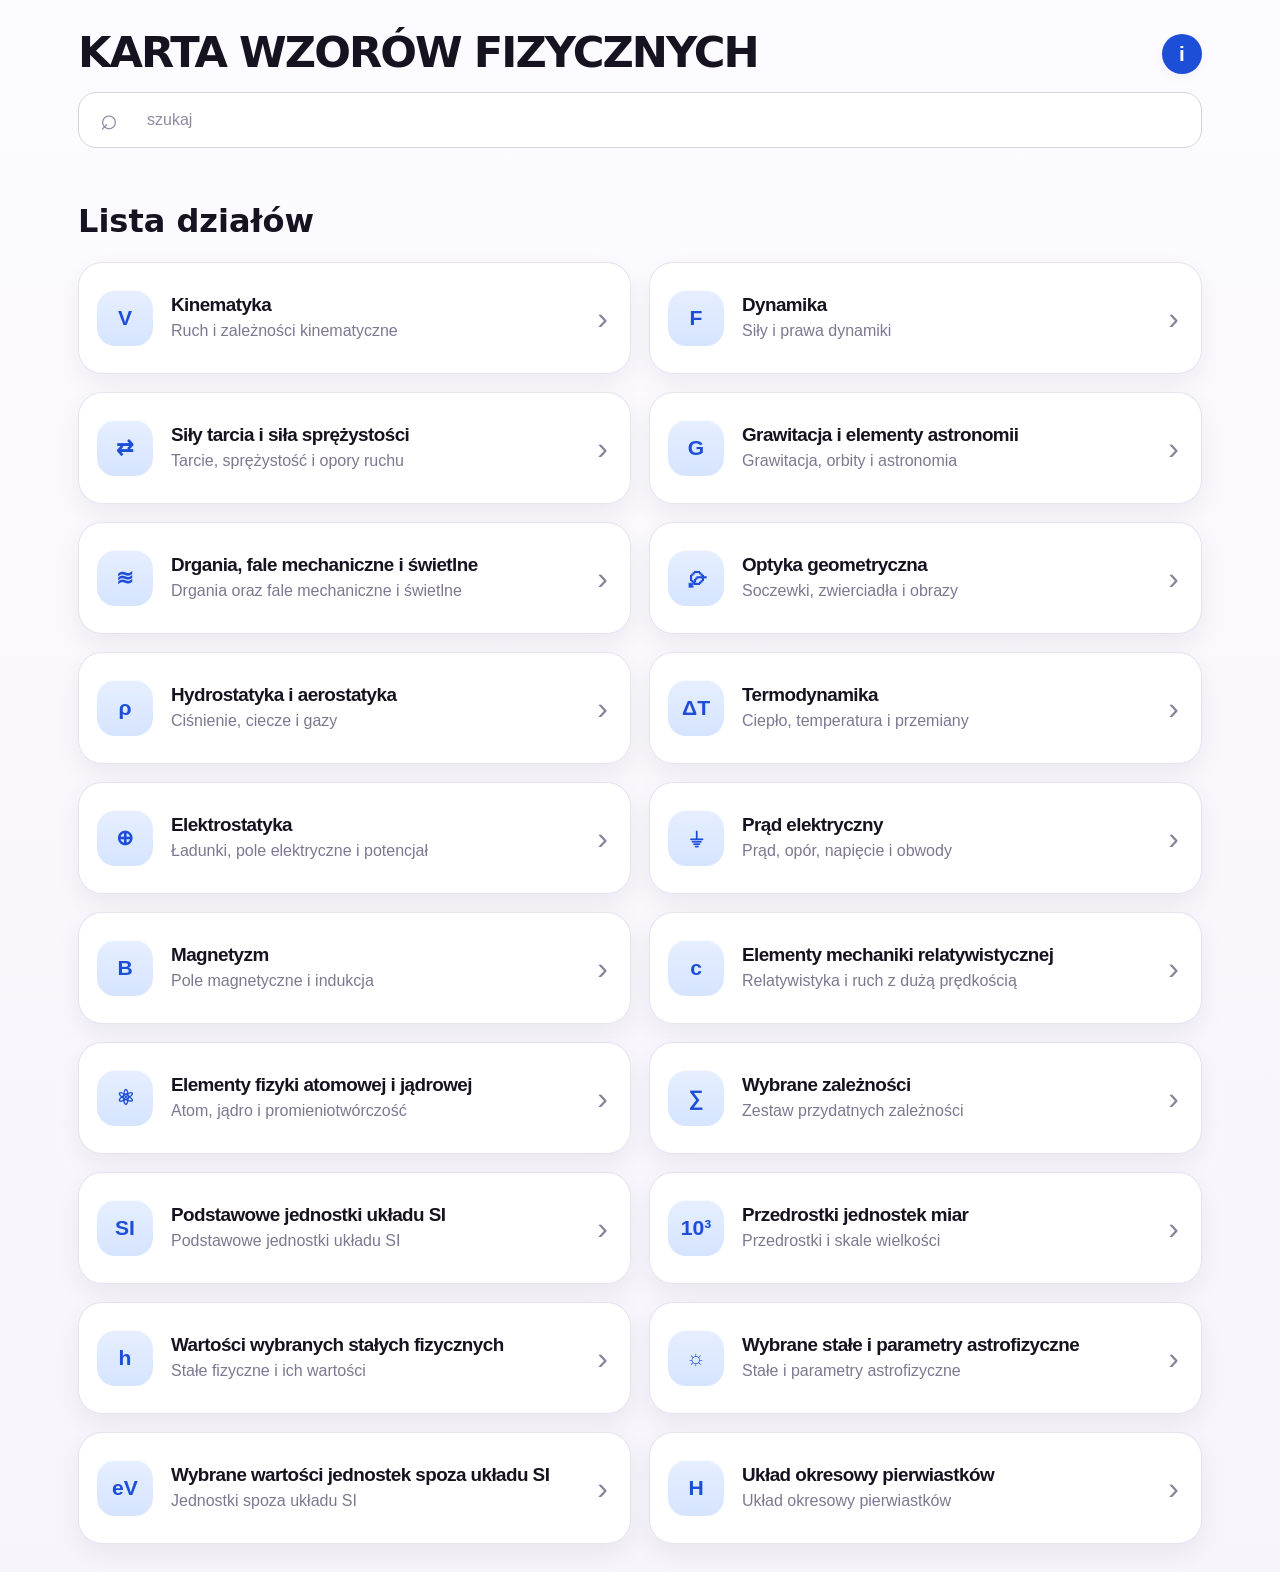
==== commit fad005aa: "Add files via upload" ====
--- a/index.html
+++ b/index.html
@@ -39,10 +39,14 @@
       <header class="start-header">
         <div class="title-row start-top-row">
           <h1 class="title">KARTA WZORÓW FIZYCZNYCH</h1>
-          <button id="installBtn" class="install-btn hidden" title="Zainstaluj aplikację">
-  Zainstaluj ⬇
-          </button>
-          <button id="infoBtn" class="info-btn" type="button" aria-label="Informacje">i</button>
+        <div class="top-actions">
+  <button id="installBtn" class="install-btn hidden">
+    <span class="install-icon">⬇</span>
+    <span class="install-text">Zainstaluj</span>
+  </button>
+
+  <button id="infoBtn" class="info-btn">i</button>
+</div>
         </div>
 
         <div class="search-wrap unified">
@@ -696,6 +700,44 @@
     navigator.serviceWorker.register('./sw.js').catch(() => {});
   }
 });
+  let deferredInstallPrompt = null;
+const installBtn = document.getElementById('installBtn');
+
+if (installBtn) {
+
+  // ukryty na start
+  installBtn.classList.add('hidden');
+
+  // gdy PWA jest gotowe do instalacji
+  window.addEventListener('beforeinstallprompt', (e) => {
+    e.preventDefault();
+    deferredInstallPrompt = e;
+
+    installBtn.classList.remove('hidden');
+  });
+
+  // kliknięcie instalacji
+  installBtn.addEventListener('click', async () => {
+    if (!deferredInstallPrompt) return;
+
+    deferredInstallPrompt.prompt();
+    const choice = await deferredInstallPrompt.userChoice;
+
+    if (choice.outcome === 'accepted') {
+      installBtn.classList.add('hidden');
+      deferredInstallPrompt = null;
+    }
+
+    console.log('Install:', choice.outcome);
+  });
+
+  // po instalacji
+  window.addEventListener('appinstalled', () => {
+    installBtn.classList.add('hidden');
+    deferredInstallPrompt = null;
+    console.log('PWA installed');
+  });
+}
 </script>
 </body>
 </html>
--- a/style.css
+++ b/style.css
@@ -68,7 +68,7 @@
 
 .title-row {
   display:flex;
-  align-items:center;
+  align-items:flex-start;
   gap:10px;
 }
 
@@ -76,31 +76,90 @@
   justify-content:space-between;
 }
 
-.info-btn {
-  width:clamp(30px, 6vw, 40px);
-  height:clamp(30px, 6vw, 40px);
-  font-size:clamp(1rem, 3vw, 1.3rem);
-  margin-left:auto;
+.start-top-row .title {
+  flex:1 1 auto;
+  min-width:0;
+}
+
+.top-actions {
+  display:flex;
+  align-items:center;
+  gap:10px;
   flex:0 0 auto;
-  border-radius:50%;
+  padding-top:4px;
+}
+
+.info-btn,
+.install-btn {
+  flex:0 0 auto;
   border:none;
   background:#1d4ed8;
   color:#fff;
   font-weight:700;
   cursor:pointer;
+  box-shadow:var(--shadow-soft);
+  transition:transform .1s ease, opacity .2s ease;
+}
+
+.info-btn {
+  width:clamp(30px, 6vw, 40px);
+  height:clamp(30px, 6vw, 40px);
+  font-size:clamp(1rem, 3vw, 1.3rem);
+  margin-left:0;
+  border-radius:50%;
   display:grid;
   place-items:center;
-  box-shadow:var(--shadow-soft);
 }
 
 .info-btn:focus-visible,
 .clear-search:focus-visible,
 .modal-close:focus-visible,
-.search-toggle:focus-visible {
+.search-toggle:focus-visible,
+.install-btn:focus-visible {
   outline:none;
   box-shadow:0 0 0 4px rgba(29,78,216,.16);
 }
 
+.install-btn {
+  display:flex;
+  align-items:center;
+  justify-content:center;
+  flex:0 0 auto;
+
+  width:36px;
+  height:36px;
+  min-height:36px;
+  padding:0;
+
+  border-radius:50%;
+  line-height:1;
+  background:#1e3a8a;
+}
+
+.install-btn:hover {
+  transform:scale(1.03);
+}
+
+.install-btn:active {
+  transform:scale(0.96);
+}
+
+.install-btn.hidden {
+  display:none !important;
+}
+
+.install-icon {
+  display:inline-grid;
+  place-items:center;
+  font-size:1rem;
+  line-height:1;
+}
+
+.install-text {
+  display:none;
+  line-height:1;
+  white-space:nowrap;
+}
 .modal {
   position:fixed;
   inset:0;
@@ -368,7 +427,6 @@
   display:flex;
   align-items:center;
   gap:8px;
-  margin-left:auto;
 }
 
 .back-btn.compact {
@@ -567,6 +625,43 @@
 .menu-icon {
   color: var(--accent);
 }
+
+
+@media (max-width: 420px) {
+  .top-actions {
+    gap:8px;
+  }
+
+  .install-btn {
+    width:36px;
+    height:36px;
+    min-height:36px;
+    padding:0;
+    border-radius:50%;
+  }
+
+  .install-text {
+    display:none;
+  }
+}
+
+@media (min-width: 480px) {
+  .install-btn {
+    width:auto;
+    height:36px;
+    min-height:36px;
+    padding:0 12px;
+    gap:6px;
+    border-radius:999px;
+  }
+
+  .install-text {
+    display:inline;
+    font-size:0.9rem;
+    font-weight:600;
+  }
+}
+
 
 @media (max-width: 640px) {
   .wrap,
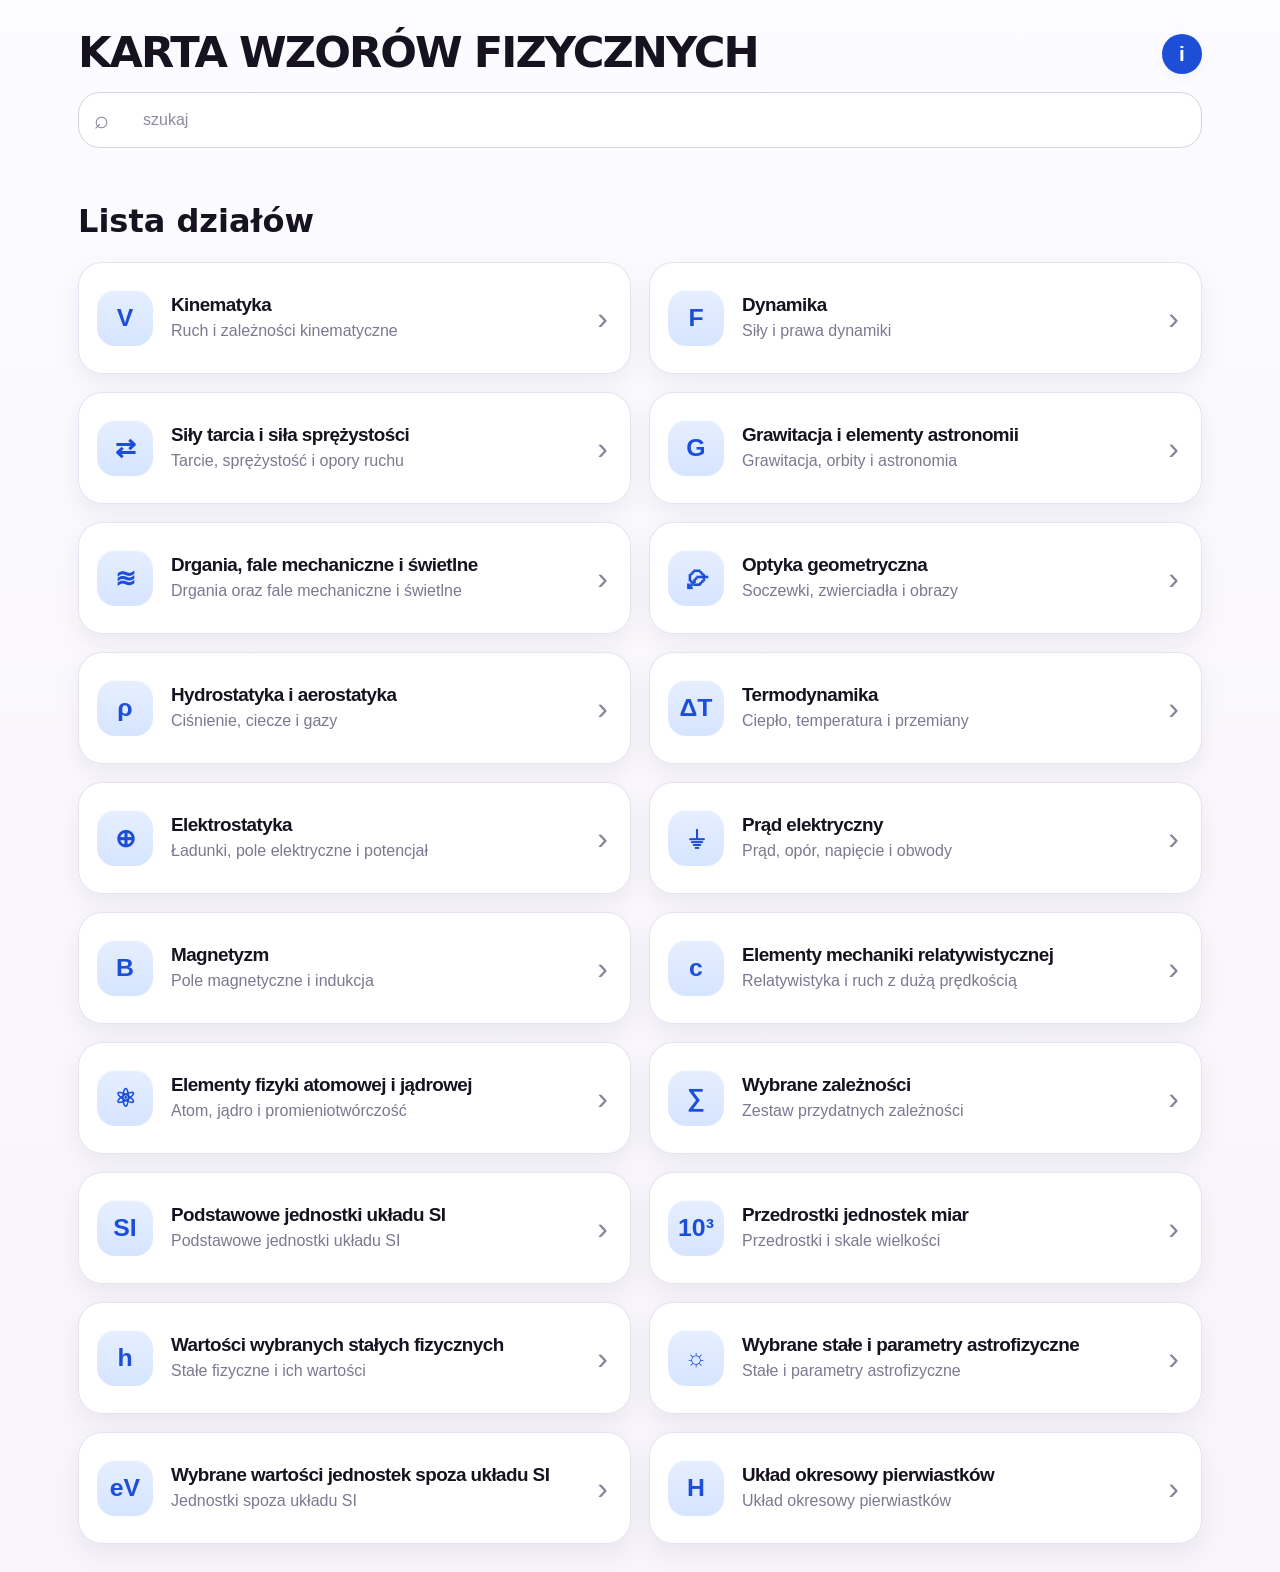
==== commit 5a466b31: "Update button attributes for install and info buttons" ====
--- a/index.html
+++ b/index.html
@@ -40,12 +40,14 @@
         <div class="title-row start-top-row">
           <h1 class="title">KARTA WZORÓW FIZYCZNYCH</h1>
         <div class="top-actions">
-  <button id="installBtn" class="install-btn hidden">
+  <button id="installBtn" class="install-btn hidden" title="Zainstaluj aplikację" aria-label="Zainstaluj aplikację">
     <span class="install-icon">⬇</span>
     <span class="install-text">Zainstaluj</span>
   </button>
 
-  <button id="infoBtn" class="info-btn">i</button>
+  <button id="infoBtn" class="info-btn" type="button" aria-label="Informacje">
+    i
+  </button>
 </div>
         </div>
 
--- a/style.css
+++ b/style.css
@@ -66,6 +66,10 @@
   max-width:34rem;
 }
 
+/* =========================
+   HEADER LAYOUT
+========================= */
+
 .title-row {
   display:flex;
   align-items:flex-start;
@@ -89,26 +93,28 @@
   padding-top:4px;
 }
 
+/* =========================
+   INFO + INSTALL BUTTONS
+========================= */
+
 .info-btn,
 .install-btn {
-  flex:0 0 auto;
+  width:clamp(32px, 6vw, 40px);
+  height:clamp(32px, 6vw, 40px);
+  display:grid;
+  place-items:center;
   border:none;
+  border-radius:50%;
   background:#1d4ed8;
   color:#fff;
-  font-weight:700;
   cursor:pointer;
   box-shadow:var(--shadow-soft);
   transition:transform .1s ease, opacity .2s ease;
 }
 
 .info-btn {
-  width:clamp(30px, 6vw, 40px);
-  height:clamp(30px, 6vw, 40px);
   font-size:clamp(1rem, 3vw, 1.3rem);
-  margin-left:0;
-  border-radius:50%;
-  display:grid;
-  place-items:center;
+  font-weight:700;
 }
 
 .info-btn:focus-visible,
@@ -120,28 +126,18 @@
   box-shadow:0 0 0 4px rgba(29,78,216,.16);
 }
 
+.info-btn:hover,
+.install-btn:hover {
+  transform:scale(1.05);
+}
+
+.info-btn:active,
+.install-btn:active {
+  transform:scale(0.95);
+}
+
 .install-btn {
-  display:flex;
-  align-items:center;
-  justify-content:center;
-  flex:0 0 auto;
-
-  width:36px;
-  height:36px;
-  min-height:36px;
-  padding:0;
-
-  border-radius:50%;
-  line-height:1;
-  background:#1e3a8a;
-}
-
-.install-btn:hover {
-  transform:scale(1.03);
-}
-
-.install-btn:active {
-  transform:scale(0.96);
+  font-weight:600;
 }
 
 .install-btn.hidden {
@@ -151,15 +147,20 @@
 .install-icon {
   display:inline-grid;
   place-items:center;
-  font-size:1rem;
+  font-size:clamp(1rem, 3vw, 1.2rem);
   line-height:1;
 }
 
 .install-text {
   display:none;
+  white-space:nowrap;
   line-height:1;
-  white-space:nowrap;
-}
+}
+
+/* =========================
+   MODAL
+========================= */
+
 .modal {
   position:fixed;
   inset:0;
@@ -220,64 +221,73 @@
 
 .license-note p:last-child { margin-bottom:0; }
 
+/* =========================
+   SEARCH
+========================= */
+
 .search-wrap,
 .reader-search-wrap {
+  margin-top:18px;
   display:grid;
   gap:8px;
 }
 
-.search-wrap {
-  margin-top:18px;
-}
-
 .unified { gap:10px; }
+
 .search-input-wrap {
-  position: relative;
+  position:relative;
 }
 
 .search-input-wrap::before {
-  content: "⌕";
-  position: absolute;
-  left: 22px;
-  top: 50%;
-  transform: translateY(-52%);
-  font-size: 1.9rem;
-  color: #8f88a0;
-  line-height: 1;
-  pointer-events: none;
-  z-index: 1;
-  text-shadow: none;
+  content:"⌕";
+  position:absolute;
+  left:16px;
+  top:50%;
+  transform:translateY(-50%);
+  color:#8a839a;
+  font-size:1.55rem;
+  line-height:1;
+  pointer-events:none;
+  z-index:1;
 }
 
 .search-input {
-  width: 100%;
-  min-height: 56px;
-  background: rgba(255,255,255,.96);
-  color: var(--text);
-  border-radius: var(--radius-md);
+  width:100%;
+  min-height:56px;
   border:1px solid #d1d5db;
-  padding: 15px 46px 15px 68px;
-  font-size: 1rem;
-  box-shadow: none;
-  outline: none;
-  transition: border-color .15s ease, background .15s ease;
+  background:#fff;
+  color:var(--text);
+  border-radius:var(--radius-lg);
+  padding:15px 46px 15px 64px;
+  font-size:1rem;
+  box-shadow:none;
+  outline:none;
+  transition:border-color .15s ease, background .15s ease;
 }
 
 .search-input::placeholder {
-  color: #8f88a0;
+  color:#8f88a0;
 }
 
 .search-input:focus {
-  border-color: var(--accent);
-  box-shadow: none;
-  background: #fff;
-}
- 
-
-
-.clear-search:hover {
-  opacity: 1;
-}
+  border-color:var(--accent-2);
+  box-shadow:none;
+  background:#fff;
+}
+
+/* ukryj systemowy X w type=search */
+input[type="search"]::-webkit-search-cancel-button {
+  -webkit-appearance:none;
+  appearance:none;
+  display:none;
+}
+
+input[type="search"]::-webkit-search-decoration,
+input[type="search"]::-webkit-search-results-button,
+input[type="search"]::-webkit-search-results-decoration {
+  display:none;
+}
+
 .clear-search {
   position:absolute;
   right:10px;
@@ -285,7 +295,6 @@
   transform:translateY(-50%);
   border:none;
   background:transparent;
-  opacity: 0.7;
   color:var(--muted);
   width:32px;
   height:32px;
@@ -295,6 +304,7 @@
   display:grid;
   place-items:center;
 }
+
 .clear-search.hidden { display:none !important; }
 
 .search-meta {
@@ -304,6 +314,60 @@
   line-height:1.35;
   min-height:1.2em;
 }
+
+/* search toggle in reader header */
+.search-toggle {
+  position:relative;
+  width:36px;
+  height:36px;
+  border:none;
+  border-radius:999px;
+  background:transparent;
+  color:var(--accent);
+  font-size:1.25rem;
+  cursor:pointer;
+  display:grid;
+  place-items:center;
+  flex:0 0 auto;
+  overflow:hidden;
+}
+
+.search-toggle span {
+  position:absolute;
+  inset:0;
+  display:grid;
+  place-items:center;
+  line-height:1;
+  transition:opacity .18s ease, transform .18s ease;
+}
+
+.search-toggle .icon-search {
+  opacity:1;
+  transform:scale(1);
+}
+
+.search-toggle .icon-close {
+  opacity:0;
+  transform:scale(0.86);
+}
+
+.search-toggle.active .icon-search {
+  opacity:0;
+  transform:scale(0.86);
+}
+
+.search-toggle.active .icon-close {
+  opacity:1;
+  transform:scale(1);
+}
+
+.search-toggle:active {
+  transform:scale(0.96);
+}
+
+/* =========================
+   SECTION LIST
+========================= */
 
 .section-list {
   display:grid;
@@ -340,7 +404,6 @@
 .section-link:hover,
 .section-link:focus-visible {
   border-color:#bfdbfe;
-  transform:translateY(-1px);
   box-shadow:0 14px 32px rgba(23,18,31,.08);
   outline:none;
 }
@@ -355,18 +418,9 @@
   place-items:center;
   background:linear-gradient(180deg,#e6efff 0%, #d6e4ff 100%);
   color:#1d4ed8;
+  font-weight:800;
+  font-size:1.55rem;
   box-shadow:inset 0 1px 0 rgba(255,255,255,.75);
-  overflow:hidden;
-}
-
-.ui-icon-glyph {
-  display:inline-flex;
-  align-items:center;
-  justify-content:center;
-  line-height:1;
-  font-weight:700;
-  font-size:1.32rem;
-  transform:translateY(0);
 }
 
 .section-copy {
@@ -396,6 +450,10 @@
   line-height:1;
   padding:0 4px;
 }
+
+/* =========================
+   READER
+========================= */
 
 .reader-top {
   position:sticky;
@@ -421,12 +479,6 @@
   display:flex;
   align-items:center;
   gap:12px;
-}
-
-.reader-top-actions {
-  display:flex;
-  align-items:center;
-  gap:8px;
 }
 
 .back-btn.compact {
@@ -445,86 +497,15 @@
 }
 
 .back-btn.compact .back-arrow {
-  display:inline-flex;
-  align-items:center;
-  justify-content:center;
   color:var(--accent);
-  font-size:1.6em;
+  font-size:1.8rem;
   line-height:1;
+  transform:translateY(1px);
 }
 
 .back-btn.compact:focus-visible {
   outline:none;
   color:#000;
-}
-
-.search-toggle {
-  position:relative;
-  width:36px;
-  height:36px;
-  border:none;
-  border-radius:999px;
-  background:transparent;
-  color:var(--accent);
-  font-size:1.25rem;
-  cursor:pointer;
-  display:grid;
-  place-items:center;
-  flex:0 0 auto;
-  overflow:hidden;
-}
-
-.search-toggle span {
-  position:absolute;
-  inset:0;
-  display:grid;
-  place-items:center;
-  line-height:1;
-  transition:opacity .18s ease, transform .18s ease;
-}
-
-.search-toggle .icon-search {
-  opacity:1;
-  transform:scale(1);
-}
-
-.search-toggle .icon-close {
-  opacity:0;
-  transform:scale(0.86);
-}
-
-.search-toggle.active .icon-search {
-  opacity:0;
-  transform:scale(0.86);
-}
-
-.search-toggle.active .icon-close {
-  opacity:1;
-  transform:scale(1);
-}
-
-.search-toggle:active {
-  transform:scale(0.96);
-}
-
-.info-btn--reader {
-  margin-left:0;
-}
-
-.reader-search-wrap {
-  margin-top:0;
-  max-height:160px;
-  opacity:1;
-  overflow:hidden;
-  transform:translateY(0);
-  transition:max-height .24s ease, opacity .2s ease, transform .2s ease;
-}
-
-.reader-search-wrap.hidden {
-  max-height:0;
-  opacity:0;
-  transform:translateY(-6px);
-  pointer-events:none;
 }
 
 .reader-content {
@@ -537,7 +518,7 @@
   background:rgba(255,255,255,.96);
   border:1px solid var(--line);
   border-radius:var(--radius-lg);
-  padding:18px;
+  padding:16px;
   box-shadow:var(--shadow);
   margin-bottom:18px;
   scroll-margin-top:90px;
@@ -545,23 +526,26 @@
 
 .panel h2 {
   margin:-16px -16px 10px;
-  padding:12px 16px;
+  padding:14px 16px;
+  background:linear-gradient(180deg,#1d4ed8 0%, #1e3a8a 100%);
   color:#fff;
-  background: linear-gradient(180deg, #2563eb 0%, #1d4ed8 100%);
   text-align:center;
-  font-size:clamp(1.2rem, 4vw, 1.6rem);
+  font-size:clamp(1.8rem, 6vw, 2.4rem);
   font-weight:700;
-  letter-spacing:0.05em;
+  letter-spacing:.05em;
   border-bottom:1px solid rgba(0,0,0,.12);
   border-top-left-radius:var(--radius-md);
   border-top-right-radius:var(--radius-md);
+  box-shadow:inset 0 -1px 0 rgba(0,0,0,.12);
 }
 
 .figure {
   width:min(100%, 760px);
   margin:10px auto 0;
   background:#fff;
-  border:none;
+  border:1px solid #e2e8f0;
+  border-radius:var(--radius-md);
+  padding:10px;
   overflow:hidden;
 }
 
@@ -570,12 +554,15 @@
   height:auto;
   object-fit:contain;
   border-radius:var(--radius-sm);
-  cursor:zoom-in;
 }
 
 .figure--zoomable img {
   cursor:zoom-in;
 }
+
+/* =========================
+   SPLASH
+========================= */
 
 .splash {
   position:fixed;
@@ -622,34 +609,18 @@
   color:var(--muted);
   font-size:.94rem;
 }
-.menu-icon {
-  color: var(--accent);
-}
-
-
-@media (max-width: 420px) {
-  .top-actions {
-    gap:8px;
-  }
-
-  .install-btn {
-    width:36px;
-    height:36px;
-    min-height:36px;
-    padding:0;
-    border-radius:50%;
-  }
-
-  .install-text {
-    display:none;
-  }
-}
+
+/* =========================
+   DESKTOP TUNING
+========================= */
 
 @media (min-width: 480px) {
   .install-btn {
+    display:flex;
+    align-items:center;
+    justify-content:center;
     width:auto;
     height:36px;
-    min-height:36px;
     padding:0 12px;
     gap:6px;
     border-radius:999px;
@@ -662,6 +633,15 @@
   }
 }
 
+@media (max-width: 420px) {
+  .top-actions {
+    gap:8px;
+  }
+
+  .install-text {
+    display:none;
+  }
+}
 
 @media (max-width: 640px) {
   .wrap,
@@ -677,6 +657,13 @@
     padding:14px;
   }
 
+  .section-icon {
+    width:52px;
+    height:52px;
+    border-radius:16px;
+    font-size:1.4rem;
+  }
+
   .section-subtitle { font-size:.94rem; }
 
   .reader-content { padding-top:12px; }
@@ -697,114 +684,6 @@
   .panel { padding:18px; }
 }
 
-body.modal-open {
-  overflow:hidden;
-}
-
-.zoom-modal {
-  position:fixed;
-  inset:0;
-  z-index:3000;
-  display:flex;
-  align-items:center;
-  justify-content:center;
-  background:rgba(10, 8, 20, .92);
-  padding:0;
-}
-
-.zoom-modal.hidden {
-  display:none;
-}
-
-.zoom-modal-content {
-  position:relative;
-  width:100vw;
-  height:100dvh;
-  display:flex;
-  align-items:center;
-  justify-content:center;
-  overflow:auto;
-  -webkit-overflow-scrolling:touch;
-}
-
-.zoom-modal-content img {
-  display:block;
-  width:auto;
-  max-width:100vw;
-  height:auto;
-  max-height:100dvh;
-  object-fit:contain;
-  user-select:none;
-  -webkit-user-drag:none;
-  background:transparent;
-  border-radius:0;
-  box-shadow:none;
-}
-
-.zoom-modal-close {
-  position:fixed;
-  top:14px;
-  right:14px;
-  width:44px;
-  height:44px;
-  border:none;
-  border-radius:999px;
-  background:rgba(255,255,255,.96);
-  color:var(--text);
-  font-size:1.8rem;
-  line-height:1;
-  cursor:pointer;
-  display:grid;
-  place-items:center;
-  box-shadow:var(--shadow-soft);
-  z-index:3001;
-}
-
-.zoom-modal-close:focus-visible {
-  outline:none;
-  box-shadow:0 0 0 4px rgba(29,78,216,.18);
-}
-
-/* ================= HEADER TYPOGRAPHY FIX ================= */
-
-/* tekst "Lista działów" */
-.back-btn.compact {
-  font-size: clamp(1.5rem, 4vw, 2rem); /* 🔥 jak .title */
-  line-height: 1.02;
-}
-
-/* strzałka dopasowana do tekstu */
-.back-btn.compact .back-arrow {
-  font-size: 1em; /* 🔥 nie większa niż tekst */
-}
-
-/* 🔍 dopasowana do wysokości tekstu */
-.search-toggle {
-  width: clamp(38px, 6vw, 48px);
-  height: clamp(38px, 6vw, 48px);
-
-  font-size: clamp(1.4rem, 3.5vw, 1.8rem);
-}
-
-/* ikonka w środku */
-.search-toggle .ui-icon-glyph {
-  font-size: 1em;
-}
-
-/* Chrome, Safari, Edge */
-input[type="search"]::-webkit-search-cancel-button {
-  -webkit-appearance: none;
-  appearance: none;
-  display: none;
-}
-
-/* Dodatkowe elementy WebKit (dla bezpieczeństwa) */
-input[type="search"]::-webkit-search-decoration,
-input[type="search"]::-webkit-search-results-button,
-input[type="search"]::-webkit-search-results-decoration {
-  display: none;
-}
-/* ================= DESKTOP TUNING ================= */
 @media (min-width: 900px) {
   .wrap {
     width:min(100%, 1120px);
@@ -869,6 +748,8 @@
   .figure {
     display:flex;
     justify-content:center;
+    width:min(100%, 860px);
+    margin-top:12px;
   }
 
   .figure img {
@@ -887,3 +768,67 @@
     gap:18px;
   }
 }
+
+/* =========================
+   ZOOM MODAL
+========================= */
+
+body.modal-open {
+  overflow:hidden;
+}
+
+.zoom-modal {
+  position:fixed;
+  inset:0;
+  z-index:3000;
+  display:grid;
+  place-items:center;
+  background:rgba(10, 8, 20, .82);
+  padding:20px;
+}
+
+.zoom-modal.hidden {
+  display:none;
+}
+
+.zoom-modal-content {
+  position:relative;
+  width:min(96vw, 1400px);
+  max-height:92vh;
+  display:flex;
+  align-items:center;
+  justify-content:center;
+}
+
+.zoom-modal-content img {
+  max-width:100%;
+  max-height:92vh;
+  width:auto;
+  height:auto;
+  object-fit:contain;
+  border-radius:var(--radius-md);
+  background:#fff;
+  box-shadow:0 20px 60px rgba(0,0,0,.28);
+}
+
+.zoom-modal-close {
+  position:absolute;
+  top:10px;
+  right:10px;
+  width:38px;
+  height:38px;
+  border:none;
+  border-radius:999px;
+  background:rgba(255,255,255,.96);
+  color:var(--text);
+  font-size:1.25rem;
+  cursor:pointer;
+  display:grid;
+  place-items:center;
+  box-shadow:var(--shadow-soft);
+}
+
+.zoom-modal-close:focus-visible {
+  outline:none;
+  box-shadow:0 0 0 4px rgba(29,78,216,.18);
+}
